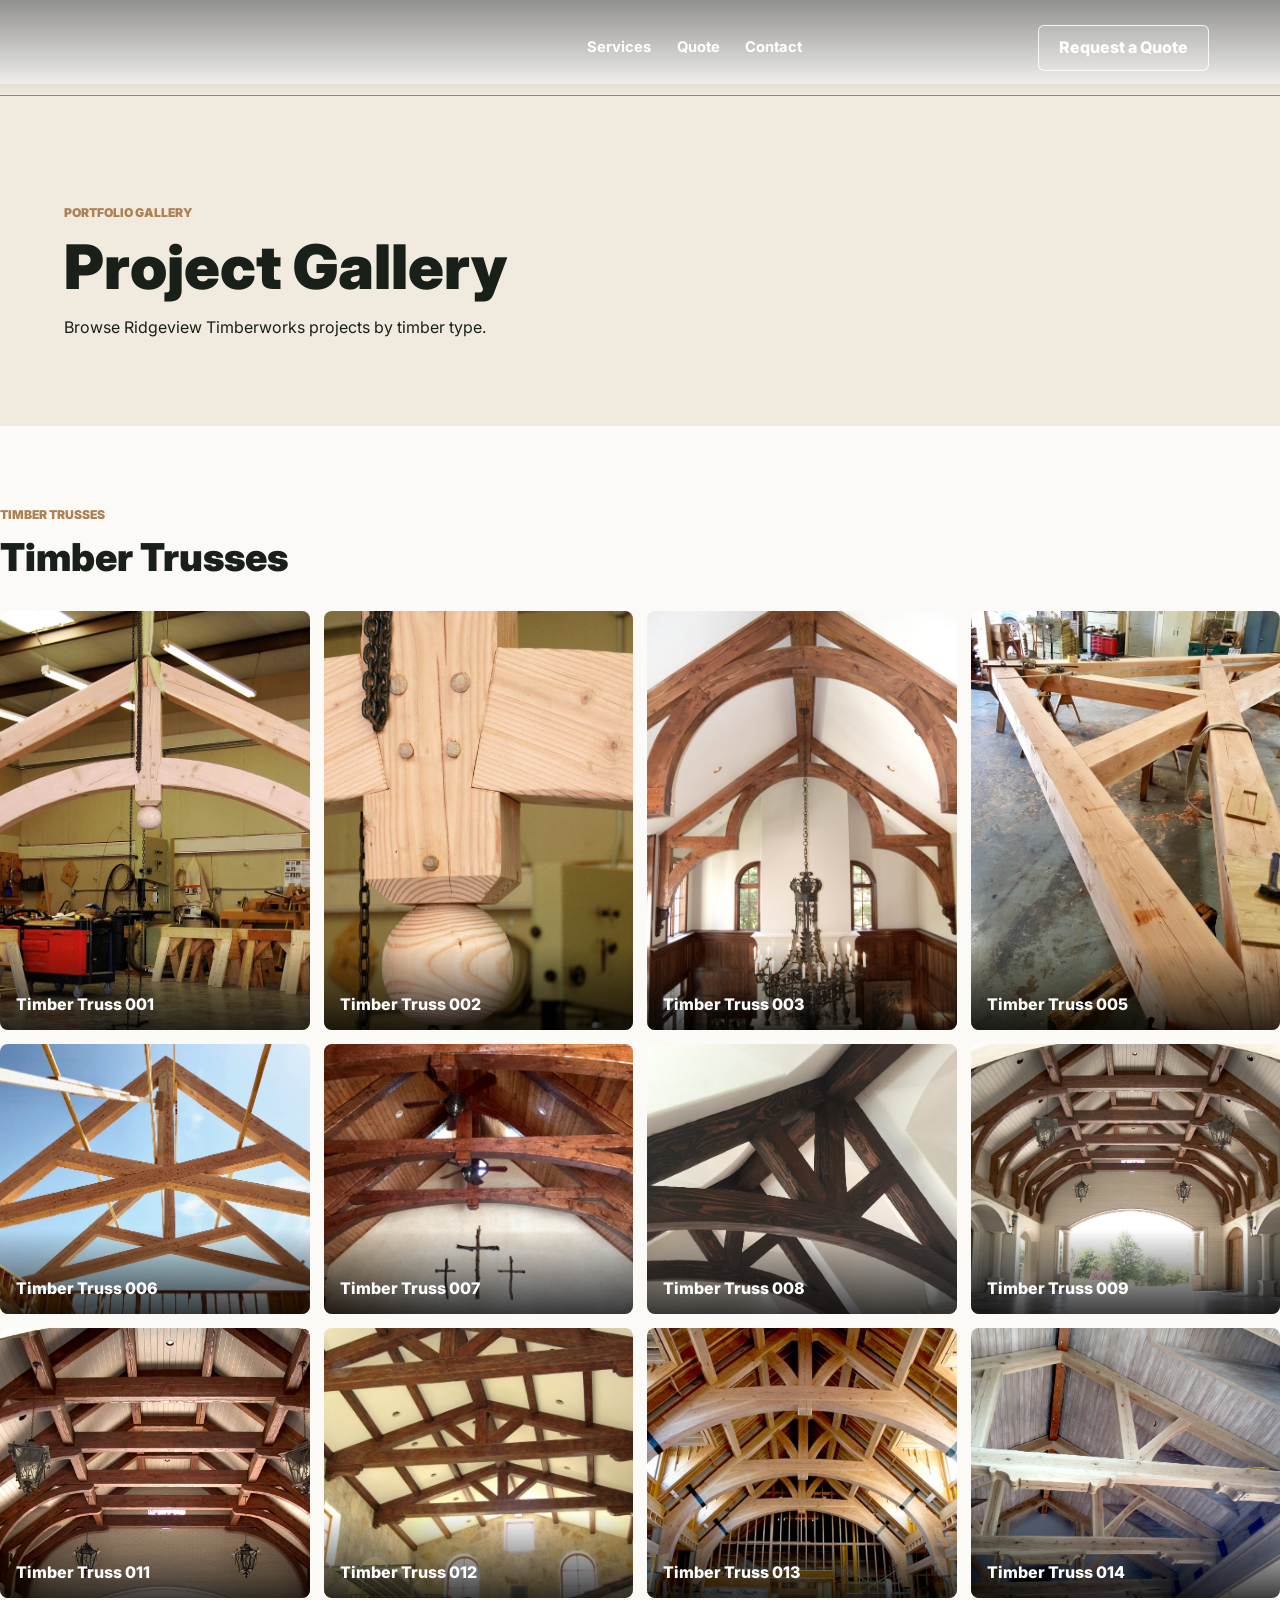
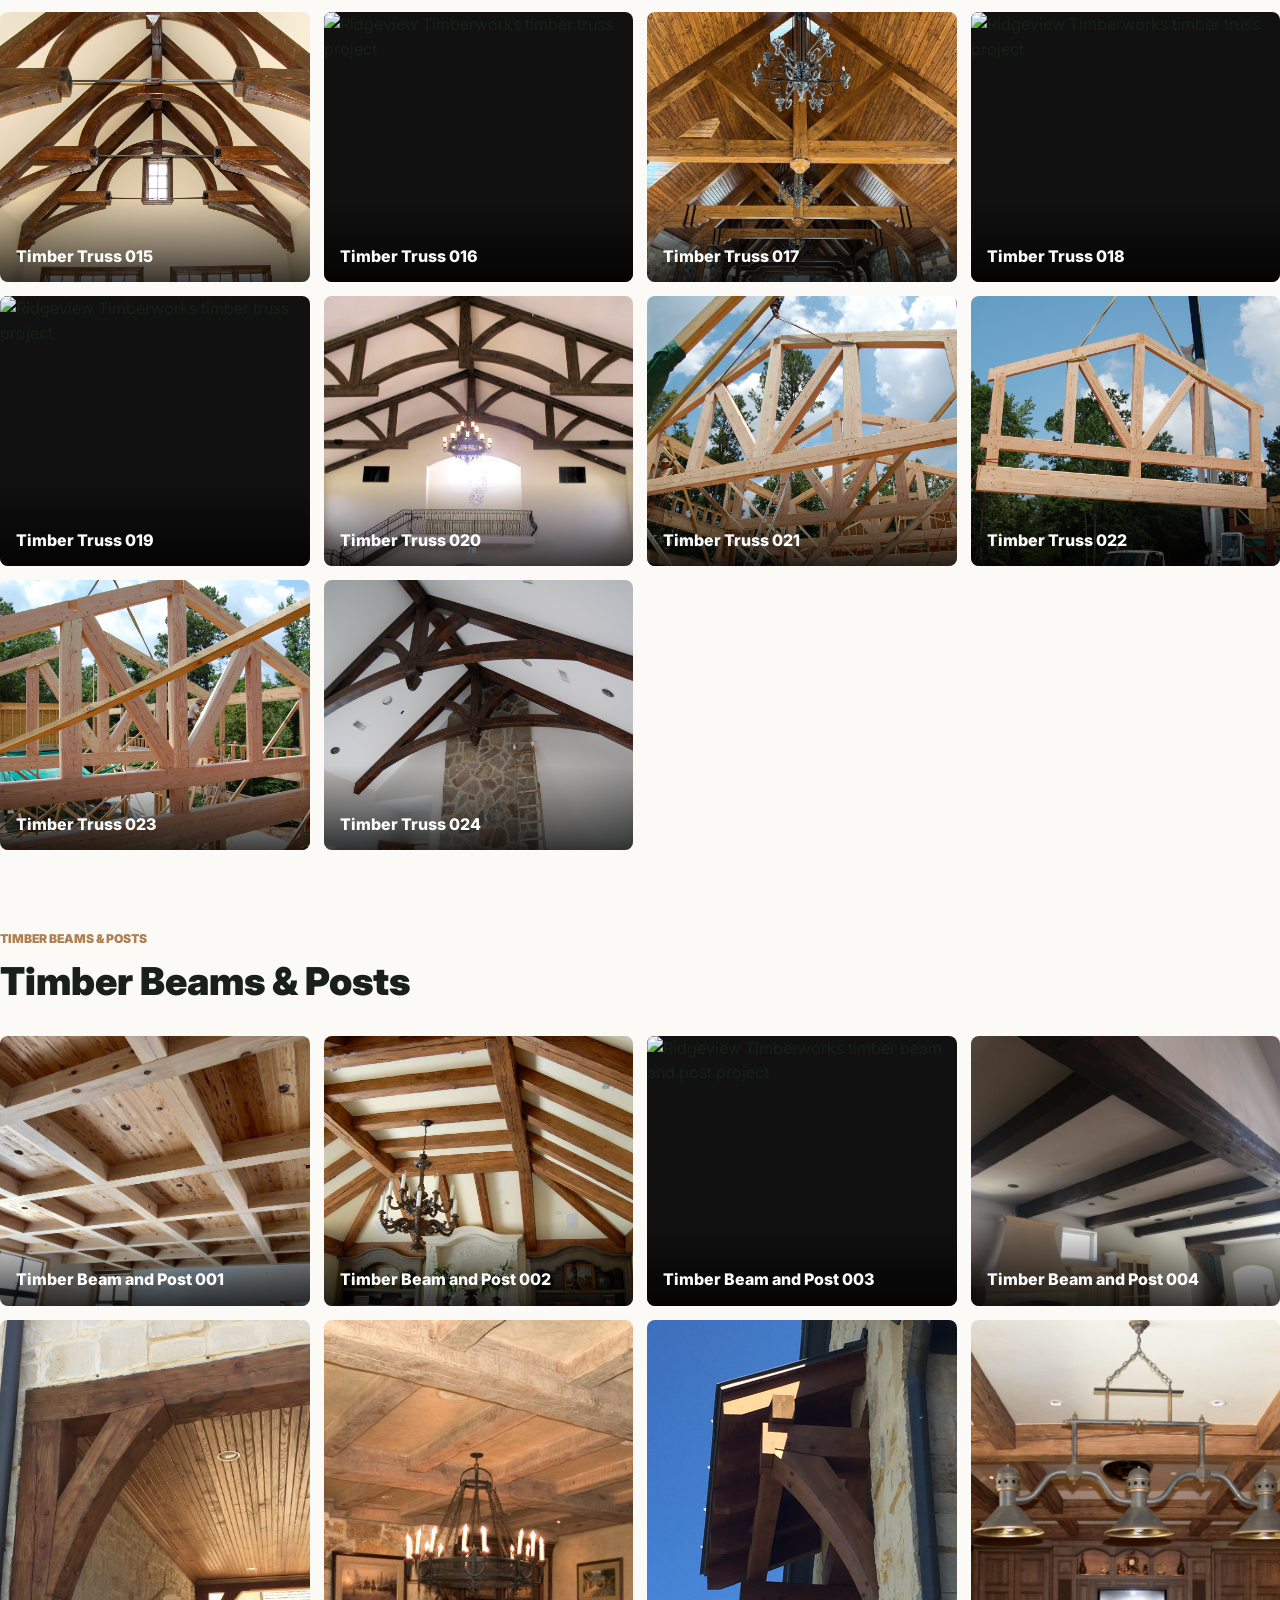
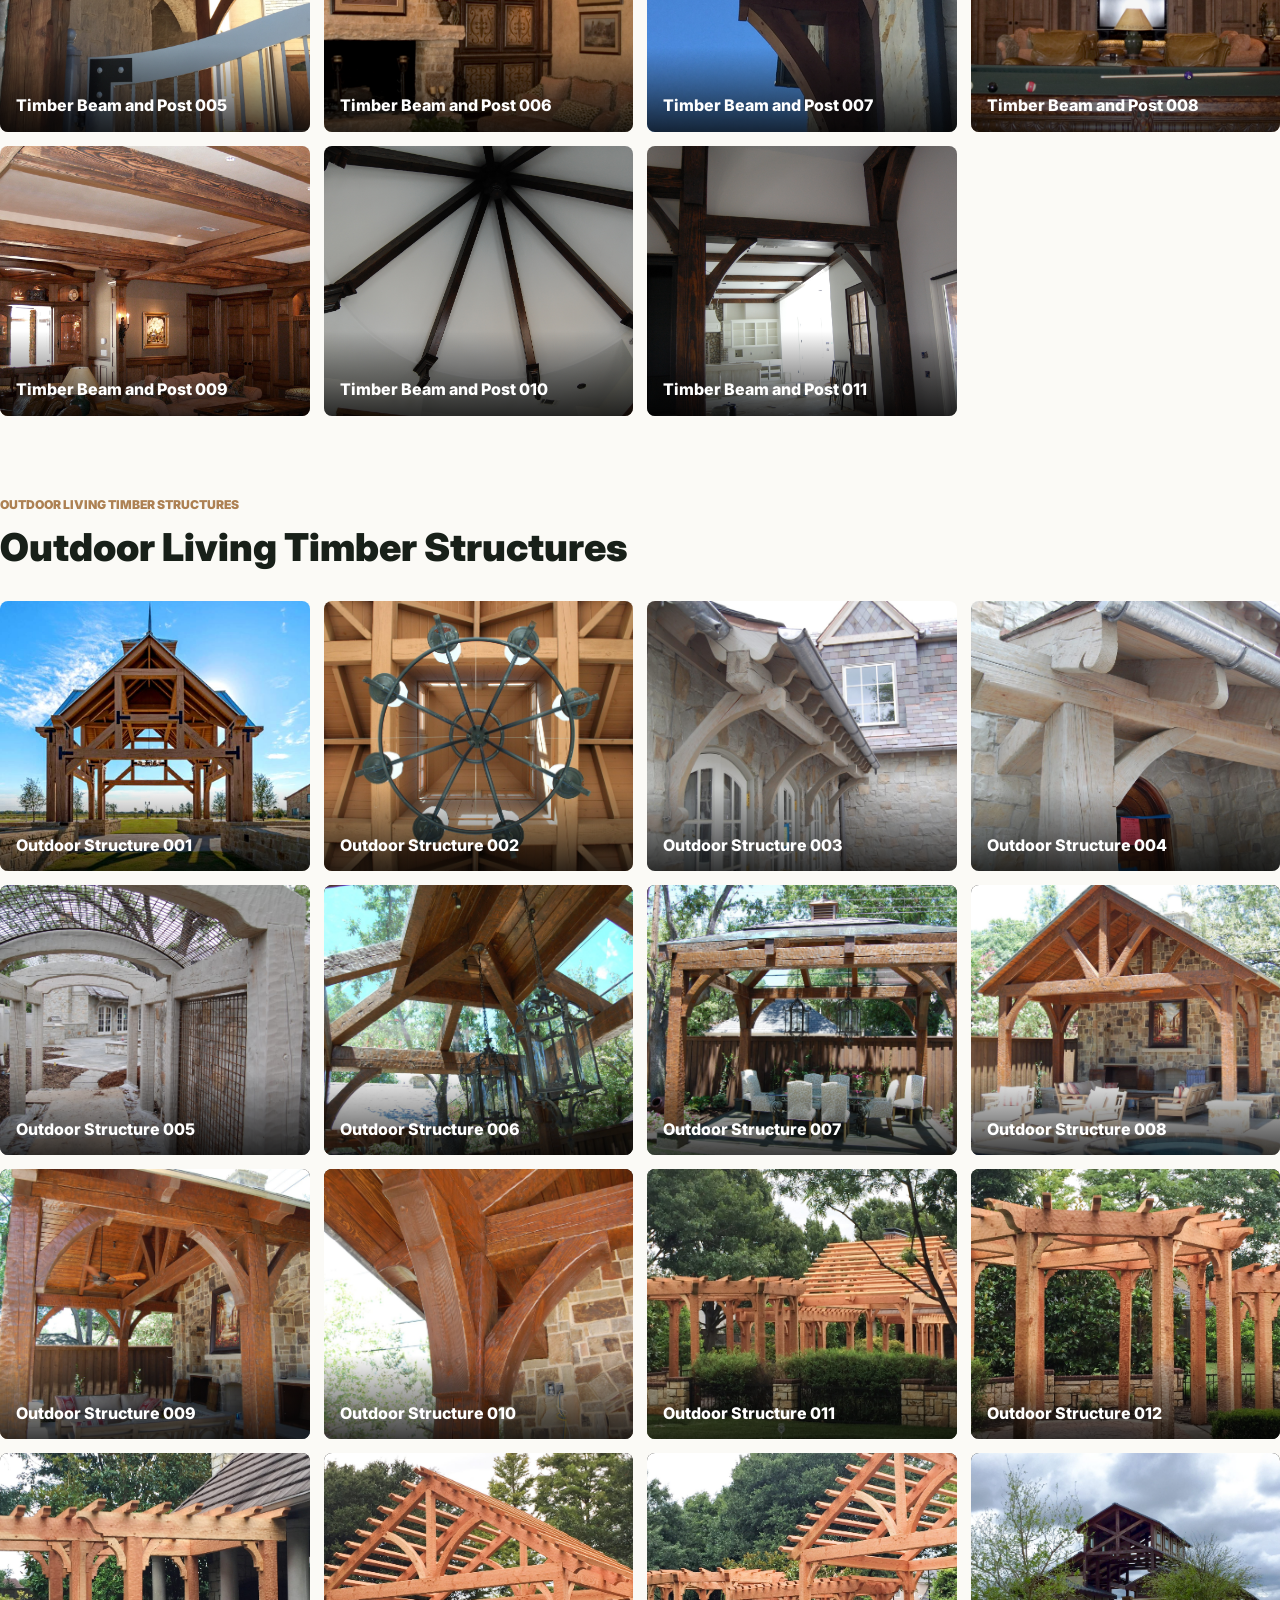
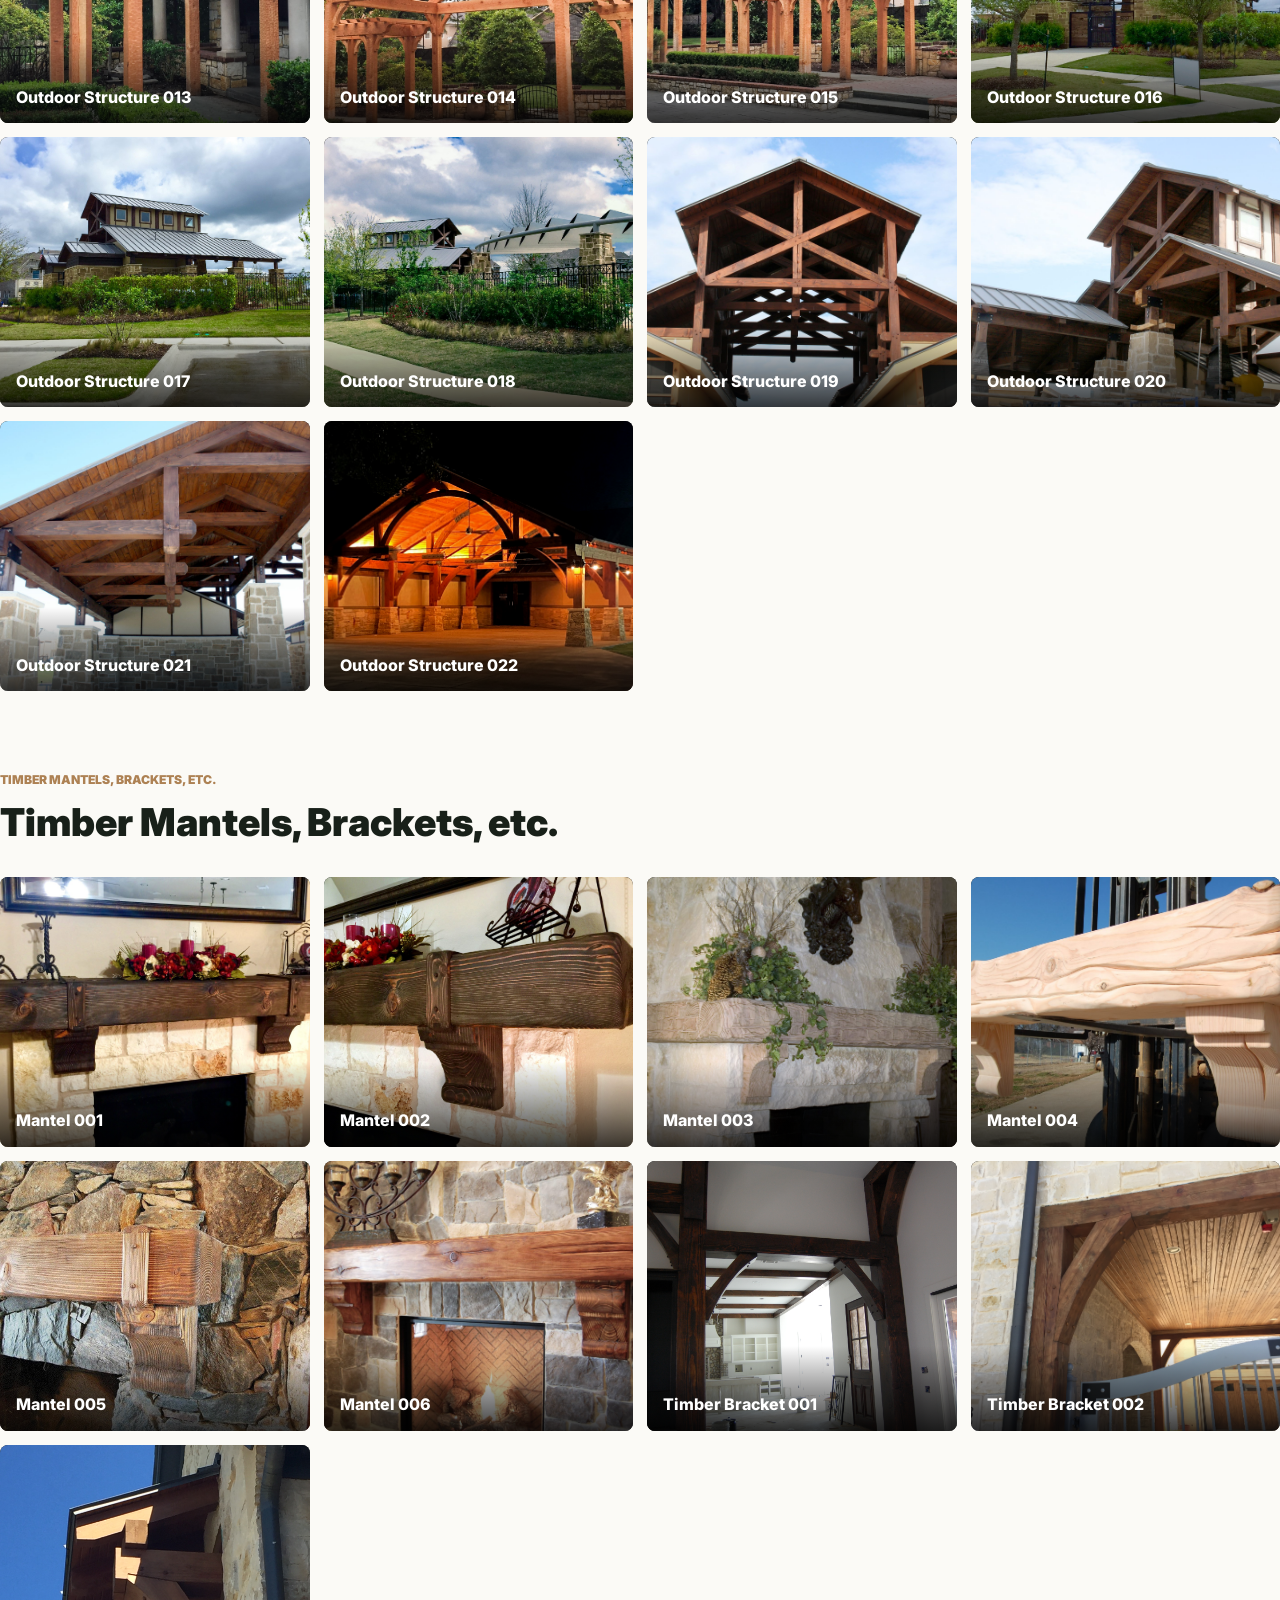
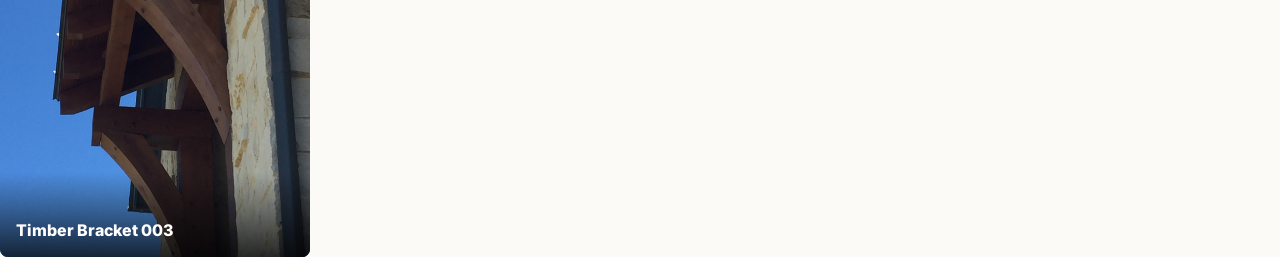
==== gallery.html @ bca6195b "Prototype gallery-teaser-page gallery layout" ====
<!DOCTYPE html>
<html lang="en">
  <head>
    <meta charset="UTF-8" />
    <meta name="viewport" content="width=device-width, initial-scale=1.0" />
    <title>Project Gallery | Ridgeview Timberworks</title>
    <link rel="preconnect" href="https://fonts.googleapis.com" />
    <link rel="preconnect" href="https://fonts.gstatic.com" crossorigin />
    <link href="https://fonts.googleapis.com/css2?family=Inter:wght@400;500;600;700;800;900&display=swap" rel="stylesheet" />
    <link rel="stylesheet" href="styles.css" />
  </head>
  <body>
    <header class="site-header scrolled">
      <a class="brand" href="index.html#home" aria-label="Ridgeview Timberworks home">
        <img class="logo logo-color" src="assets/ridgeview-logo.png" alt="Ridgeview Timberworks" />
      </a>
      <nav class="main-nav" aria-label="Gallery navigation">
        <a href="index.html#services">Services</a>
        <a href="index.html#quote">Quote</a>
        <a href="index.html#contact">Contact</a>
      </nav>
      <a class="quote-link" href="index.html#quote">Request a Quote</a>
    </header>
    <main class="gallery-page">
      <section class="gallery-page-hero">
        <p class="eyebrow">Portfolio Gallery</p>
        <h1>Project Gallery</h1>
        <p>Browse Ridgeview Timberworks projects by timber type.</p>
      </section>
      <section id="trusses" class="gallery-page-section">
        <div class="section-heading">
          <p class="eyebrow">Timber Trusses</p>
          <h2>Timber Trusses</h2>
        </div>
        <div class="gallery-grid">
          <figure class="gallery-item" data-category="trusses">
            <img src="assets/gallery/Trusses/truss-001.jpg" alt="Ridgeview Timberworks timber truss project" loading="lazy" />
            <figcaption>Timber Truss 001</figcaption>
          </figure>          <figure class="gallery-item" data-category="trusses">
            <img src="assets/gallery/Trusses/truss-002.jpg" alt="Ridgeview Timberworks timber truss project" loading="lazy" />
            <figcaption>Timber Truss 002</figcaption>
          </figure>          <figure class="gallery-item" data-category="trusses">
            <img src="assets/gallery/Trusses/truss-003.jpg" alt="Ridgeview Timberworks timber truss project" loading="lazy" />
            <figcaption>Timber Truss 003</figcaption>
          </figure>          <figure class="gallery-item" data-category="trusses">
            <img src="assets/gallery/Trusses/truss-005.jpg" alt="Ridgeview Timberworks timber truss project" loading="lazy" />
            <figcaption>Timber Truss 005</figcaption>
          </figure>          <figure class="gallery-item" data-category="trusses">
            <img src="assets/gallery/Trusses/truss-006.jpg" alt="Ridgeview Timberworks timber truss project" loading="lazy" />
            <figcaption>Timber Truss 006</figcaption>
          </figure>          <figure class="gallery-item" data-category="trusses">
            <img src="assets/gallery/Trusses/truss-007.jpg" alt="Ridgeview Timberworks timber truss project" loading="lazy" />
            <figcaption>Timber Truss 007</figcaption>
          </figure>          <figure class="gallery-item" data-category="trusses">
            <img src="assets/gallery/Trusses/truss-008.jpg" alt="Ridgeview Timberworks timber truss project" loading="lazy" />
            <figcaption>Timber Truss 008</figcaption>
          </figure>          <figure class="gallery-item" data-category="trusses">
            <img src="assets/gallery/Trusses/truss-009.jpg" alt="Ridgeview Timberworks timber truss project" loading="lazy" />
            <figcaption>Timber Truss 009</figcaption>
          </figure>          <figure class="gallery-item" data-category="trusses">
            <img src="assets/gallery/Trusses/truss-011.jpg" alt="Ridgeview Timberworks timber truss project" loading="lazy" />
            <figcaption>Timber Truss 011</figcaption>
          </figure>          <figure class="gallery-item" data-category="trusses">
            <img src="assets/gallery/Trusses/truss-012.jpg" alt="Ridgeview Timberworks timber truss project" loading="lazy" />
            <figcaption>Timber Truss 012</figcaption>
          </figure>          <figure class="gallery-item" data-category="trusses">
            <img src="assets/gallery/Trusses/truss-013.jpg" alt="Ridgeview Timberworks timber truss project" loading="lazy" />
            <figcaption>Timber Truss 013</figcaption>
          </figure>          <figure class="gallery-item" data-category="trusses">
            <img src="assets/gallery/Trusses/truss-014.jpg" alt="Ridgeview Timberworks timber truss project" loading="lazy" />
            <figcaption>Timber Truss 014</figcaption>
          </figure>          <figure class="gallery-item" data-category="trusses">
            <img src="assets/gallery/Trusses/truss-015.jpg" alt="Ridgeview Timberworks timber truss project" loading="lazy" />
            <figcaption>Timber Truss 015</figcaption>
          </figure>          <figure class="gallery-item" data-category="trusses">
            <img src="assets/gallery/Trusses/truss-016.jpg" alt="Ridgeview Timberworks timber truss project" loading="lazy" />
            <figcaption>Timber Truss 016</figcaption>
          </figure>          <figure class="gallery-item" data-category="trusses">
            <img src="assets/gallery/Trusses/truss-017.jpg" alt="Ridgeview Timberworks timber truss project" loading="lazy" />
            <figcaption>Timber Truss 017</figcaption>
          </figure>          <figure class="gallery-item" data-category="trusses">
            <img src="assets/gallery/Trusses/truss-018.jpg" alt="Ridgeview Timberworks timber truss project" loading="lazy" />
            <figcaption>Timber Truss 018</figcaption>
          </figure>          <figure class="gallery-item" data-category="trusses">
            <img src="assets/gallery/Trusses/truss-019.jpg" alt="Ridgeview Timberworks timber truss project" loading="lazy" />
            <figcaption>Timber Truss 019</figcaption>
          </figure>          <figure class="gallery-item" data-category="trusses">
            <img src="assets/gallery/Trusses/truss-020.JPG" alt="Ridgeview Timberworks timber truss project" loading="lazy" />
            <figcaption>Timber Truss 020</figcaption>
          </figure>          <figure class="gallery-item" data-category="trusses">
            <img src="assets/gallery/Trusses/truss-021.jpg" alt="Ridgeview Timberworks timber truss project" loading="lazy" />
            <figcaption>Timber Truss 021</figcaption>
          </figure>          <figure class="gallery-item" data-category="trusses">
            <img src="assets/gallery/Trusses/truss-022.jpg" alt="Ridgeview Timberworks timber truss project" loading="lazy" />
            <figcaption>Timber Truss 022</figcaption>
          </figure>          <figure class="gallery-item" data-category="trusses">
            <img src="assets/gallery/Trusses/truss-023.jpg" alt="Ridgeview Timberworks timber truss project" loading="lazy" />
            <figcaption>Timber Truss 023</figcaption>
          </figure>          <figure class="gallery-item" data-category="trusses">
            <img src="assets/gallery/Trusses/truss-024.jpg" alt="Ridgeview Timberworks timber truss project" loading="lazy" />
            <figcaption>Timber Truss 024</figcaption>
          </figure>        </div>
      </section>
      <section id="beams" class="gallery-page-section">
        <div class="section-heading">
          <p class="eyebrow">Timber Beams & Posts</p>
          <h2>Timber Beams & Posts</h2>
        </div>
        <div class="gallery-grid">
          <figure class="gallery-item" data-category="beams">
            <img src="assets/gallery/Beams%20%26%20Posts/beam-post-001.jpg" alt="Ridgeview Timberworks timber beam and post project" loading="lazy" />
            <figcaption>Timber Beam and Post 001</figcaption>
          </figure>          <figure class="gallery-item" data-category="beams">
            <img src="assets/gallery/Beams%20%26%20Posts/beam-post-002.jpg" alt="Ridgeview Timberworks timber beam and post project" loading="lazy" />
            <figcaption>Timber Beam and Post 002</figcaption>
          </figure>          <figure class="gallery-item" data-category="beams">
            <img src="assets/gallery/Beams%20%26%20Posts/beam-post-003.jpg" alt="Ridgeview Timberworks timber beam and post project" loading="lazy" />
            <figcaption>Timber Beam and Post 003</figcaption>
          </figure>          <figure class="gallery-item" data-category="beams">
            <img src="assets/gallery/Beams%20%26%20Posts/beam-post-004.JPG" alt="Ridgeview Timberworks timber beam and post project" loading="lazy" />
            <figcaption>Timber Beam and Post 004</figcaption>
          </figure>          <figure class="gallery-item" data-category="beams">
            <img src="assets/gallery/Beams%20%26%20Posts/beam-post-005.JPG" alt="Ridgeview Timberworks timber beam and post project" loading="lazy" />
            <figcaption>Timber Beam and Post 005</figcaption>
          </figure>          <figure class="gallery-item" data-category="beams">
            <img src="assets/gallery/Beams%20%26%20Posts/beam-post-006.jpg" alt="Ridgeview Timberworks timber beam and post project" loading="lazy" />
            <figcaption>Timber Beam and Post 006</figcaption>
          </figure>          <figure class="gallery-item" data-category="beams">
            <img src="assets/gallery/Beams%20%26%20Posts/beam-post-007.JPG" alt="Ridgeview Timberworks timber beam and post project" loading="lazy" />
            <figcaption>Timber Beam and Post 007</figcaption>
          </figure>          <figure class="gallery-item" data-category="beams">
            <img src="assets/gallery/Beams%20%26%20Posts/beam-post-008.jpg" alt="Ridgeview Timberworks timber beam and post project" loading="lazy" />
            <figcaption>Timber Beam and Post 008</figcaption>
          </figure>          <figure class="gallery-item" data-category="beams">
            <img src="assets/gallery/Beams%20%26%20Posts/beam-post-009.jpg" alt="Ridgeview Timberworks timber beam and post project" loading="lazy" />
            <figcaption>Timber Beam and Post 009</figcaption>
          </figure>          <figure class="gallery-item" data-category="beams">
            <img src="assets/gallery/Beams%20%26%20Posts/beam-post-010.jpg" alt="Ridgeview Timberworks timber beam and post project" loading="lazy" />
            <figcaption>Timber Beam and Post 010</figcaption>
          </figure>          <figure class="gallery-item" data-category="beams">
            <img src="assets/gallery/Beams%20%26%20Posts/beam-post-011.jpg" alt="Ridgeview Timberworks timber beam and post project" loading="lazy" />
            <figcaption>Timber Beam and Post 011</figcaption>
          </figure>        </div>
      </section>
      <section id="outdoor" class="gallery-page-section">
        <div class="section-heading">
          <p class="eyebrow">Outdoor Living Timber Structures</p>
          <h2>Outdoor Living Timber Structures</h2>
        </div>
        <div class="gallery-grid">
          <figure class="gallery-item" data-category="outdoor">
            <img src="assets/gallery/Outdoor%20Structures/outdoor-001.jpg" alt="Ridgeview Timberworks outdoor timber structure" loading="lazy" />
            <figcaption>Outdoor Structure 001</figcaption>
          </figure>          <figure class="gallery-item" data-category="outdoor">
            <img src="assets/gallery/Outdoor%20Structures/outdoor-002.jpg" alt="Ridgeview Timberworks outdoor timber structure" loading="lazy" />
            <figcaption>Outdoor Structure 002</figcaption>
          </figure>          <figure class="gallery-item" data-category="outdoor">
            <img src="assets/gallery/Outdoor%20Structures/outdoor-003.jpg" alt="Ridgeview Timberworks outdoor timber structure" loading="lazy" />
            <figcaption>Outdoor Structure 003</figcaption>
          </figure>          <figure class="gallery-item" data-category="outdoor">
            <img src="assets/gallery/Outdoor%20Structures/outdoor-004.jpg" alt="Ridgeview Timberworks outdoor timber structure" loading="lazy" />
            <figcaption>Outdoor Structure 004</figcaption>
          </figure>          <figure class="gallery-item" data-category="outdoor">
            <img src="assets/gallery/Outdoor%20Structures/outdoor-005.jpg" alt="Ridgeview Timberworks outdoor timber structure" loading="lazy" />
            <figcaption>Outdoor Structure 005</figcaption>
          </figure>          <figure class="gallery-item" data-category="outdoor">
            <img src="assets/gallery/Outdoor%20Structures/outdoor-006.jpg" alt="Ridgeview Timberworks outdoor timber structure" loading="lazy" />
            <figcaption>Outdoor Structure 006</figcaption>
          </figure>          <figure class="gallery-item" data-category="outdoor">
            <img src="assets/gallery/Outdoor%20Structures/outdoor-007.jpg" alt="Ridgeview Timberworks outdoor timber structure" loading="lazy" />
            <figcaption>Outdoor Structure 007</figcaption>
          </figure>          <figure class="gallery-item" data-category="outdoor">
            <img src="assets/gallery/Outdoor%20Structures/outdoor-008.jpg" alt="Ridgeview Timberworks outdoor timber structure" loading="lazy" />
            <figcaption>Outdoor Structure 008</figcaption>
          </figure>          <figure class="gallery-item" data-category="outdoor">
            <img src="assets/gallery/Outdoor%20Structures/outdoor-009.jpg" alt="Ridgeview Timberworks outdoor timber structure" loading="lazy" />
            <figcaption>Outdoor Structure 009</figcaption>
          </figure>          <figure class="gallery-item" data-category="outdoor">
            <img src="assets/gallery/Outdoor%20Structures/outdoor-010.jpg" alt="Ridgeview Timberworks outdoor timber structure" loading="lazy" />
            <figcaption>Outdoor Structure 010</figcaption>
          </figure>          <figure class="gallery-item" data-category="outdoor">
            <img src="assets/gallery/Outdoor%20Structures/outdoor-011.jpg" alt="Ridgeview Timberworks outdoor timber structure" loading="lazy" />
            <figcaption>Outdoor Structure 011</figcaption>
          </figure>          <figure class="gallery-item" data-category="outdoor">
            <img src="assets/gallery/Outdoor%20Structures/outdoor-012.jpg" alt="Ridgeview Timberworks outdoor timber structure" loading="lazy" />
            <figcaption>Outdoor Structure 012</figcaption>
          </figure>          <figure class="gallery-item" data-category="outdoor">
            <img src="assets/gallery/Outdoor%20Structures/outdoor-013.jpg" alt="Ridgeview Timberworks outdoor timber structure" loading="lazy" />
            <figcaption>Outdoor Structure 013</figcaption>
          </figure>          <figure class="gallery-item" data-category="outdoor">
            <img src="assets/gallery/Outdoor%20Structures/outdoor-014.jpg" alt="Ridgeview Timberworks outdoor timber structure" loading="lazy" />
            <figcaption>Outdoor Structure 014</figcaption>
          </figure>          <figure class="gallery-item" data-category="outdoor">
            <img src="assets/gallery/Outdoor%20Structures/outdoor-015.jpg" alt="Ridgeview Timberworks outdoor timber structure" loading="lazy" />
            <figcaption>Outdoor Structure 015</figcaption>
          </figure>          <figure class="gallery-item" data-category="outdoor">
            <img src="assets/gallery/Outdoor%20Structures/outdoor-016.jpg" alt="Ridgeview Timberworks outdoor timber structure" loading="lazy" />
            <figcaption>Outdoor Structure 016</figcaption>
          </figure>          <figure class="gallery-item" data-category="outdoor">
            <img src="assets/gallery/Outdoor%20Structures/outdoor-017.jpg" alt="Ridgeview Timberworks outdoor timber structure" loading="lazy" />
            <figcaption>Outdoor Structure 017</figcaption>
          </figure>          <figure class="gallery-item" data-category="outdoor">
            <img src="assets/gallery/Outdoor%20Structures/outdoor-018.jpg" alt="Ridgeview Timberworks outdoor timber structure" loading="lazy" />
            <figcaption>Outdoor Structure 018</figcaption>
          </figure>          <figure class="gallery-item" data-category="outdoor">
            <img src="assets/gallery/Outdoor%20Structures/outdoor-019.jpg" alt="Ridgeview Timberworks outdoor timber structure" loading="lazy" />
            <figcaption>Outdoor Structure 019</figcaption>
          </figure>          <figure class="gallery-item" data-category="outdoor">
            <img src="assets/gallery/Outdoor%20Structures/outdoor-020.jpg" alt="Ridgeview Timberworks outdoor timber structure" loading="lazy" />
            <figcaption>Outdoor Structure 020</figcaption>
          </figure>          <figure class="gallery-item" data-category="outdoor">
            <img src="assets/gallery/Outdoor%20Structures/outdoor-021.jpg" alt="Ridgeview Timberworks outdoor timber structure" loading="lazy" />
            <figcaption>Outdoor Structure 021</figcaption>
          </figure>          <figure class="gallery-item" data-category="outdoor">
            <img src="assets/gallery/Outdoor%20Structures/outdoor-022.jpg" alt="Ridgeview Timberworks outdoor timber structure" loading="lazy" />
            <figcaption>Outdoor Structure 022</figcaption>
          </figure>        </div>
      </section>
      <section id="mantels" class="gallery-page-section">
        <div class="section-heading">
          <p class="eyebrow">Timber Mantels, Brackets, etc.</p>
          <h2>Timber Mantels, Brackets, etc.</h2>
        </div>
        <div class="gallery-grid">
          <figure class="gallery-item" data-category="mantels">
            <img src="assets/gallery/Mantels%20%26%20Brackets/mantels-001.jpg" alt="Ridgeview Timberworks mantel and bracket project" loading="lazy" />
            <figcaption>Mantel 001</figcaption>
          </figure>          <figure class="gallery-item" data-category="mantels">
            <img src="assets/gallery/Mantels%20%26%20Brackets/mantels-002.jpg" alt="Ridgeview Timberworks mantel and bracket project" loading="lazy" />
            <figcaption>Mantel 002</figcaption>
          </figure>          <figure class="gallery-item" data-category="mantels">
            <img src="assets/gallery/Mantels%20%26%20Brackets/mantels-003.jpg" alt="Ridgeview Timberworks mantel and bracket project" loading="lazy" />
            <figcaption>Mantel 003</figcaption>
          </figure>          <figure class="gallery-item" data-category="mantels">
            <img src="assets/gallery/Mantels%20%26%20Brackets/mantels-004.jpg" alt="Ridgeview Timberworks mantel and bracket project" loading="lazy" />
            <figcaption>Mantel 004</figcaption>
          </figure>          <figure class="gallery-item" data-category="mantels">
            <img src="assets/gallery/Mantels%20%26%20Brackets/mantels-005.jpg" alt="Ridgeview Timberworks mantel and bracket project" loading="lazy" />
            <figcaption>Mantel 005</figcaption>
          </figure>          <figure class="gallery-item" data-category="mantels">
            <img src="assets/gallery/Mantels%20%26%20Brackets/mantels-006.jpg" alt="Ridgeview Timberworks mantel and bracket project" loading="lazy" />
            <figcaption>Mantel 006</figcaption>
          </figure>          <figure class="gallery-item" data-category="mantels">
            <img src="assets/gallery/Mantels%20%26%20Brackets/brackets-001.jpg" alt="Ridgeview Timberworks mantel and bracket project" loading="lazy" />
            <figcaption>Timber Bracket 001</figcaption>
          </figure>          <figure class="gallery-item" data-category="mantels">
            <img src="assets/gallery/Mantels%20%26%20Brackets/brackets-002.JPG" alt="Ridgeview Timberworks mantel and bracket project" loading="lazy" />
            <figcaption>Timber Bracket 002</figcaption>
          </figure>          <figure class="gallery-item" data-category="mantels">
            <img src="assets/gallery/Mantels%20%26%20Brackets/brackets-003.JPG" alt="Ridgeview Timberworks mantel and bracket project" loading="lazy" />
            <figcaption>Timber Bracket 003</figcaption>
          </figure>        </div>
      </section>    </main>
    <script src="script.js"></script>
  </body>
</html>
---- styles.css ----
:root {
  --ink: #182019;
  --forest: #174d2b;
  --moss: #547247;
  --timber: #ad8153;
  --clay: #9a4d33;
  --paper: #fbfaf6;
  --warm: #f1eadf;
  --line: #d8c9b6;
  --white: #ffffff;
  --shadow: 0 18px 55px rgba(24, 32, 25, 0.16);
  --display-font: "Eras Demi ITC", "Eras ITC", "Eras Bold ITC", "Arial Rounded MT Bold", Inter, Arial, sans-serif;
}

* {
  box-sizing: border-box;
}

html {
  scroll-behavior: smooth;
}

body {
  margin: 0;
  background: var(--paper);
  color: var(--ink);
  font-family: Inter, Arial, sans-serif;
  line-height: 1.55;
}

img {
  display: block;
  max-width: 100%;
}

a {
  color: inherit;
}

.site-header {
  position: fixed;
  top: 0;
  left: 0;
  right: 0;
  z-index: 20;
  display: grid;
  grid-template-columns: auto 1fr auto auto;
  align-items: center;
  gap: 20px;
  min-height: 96px;
  padding: 18px clamp(18px, 4vw, 56px);
  color: var(--white);
  background: linear-gradient(180deg, rgba(0, 0, 0, 0.42), rgba(0, 0, 0, 0));
  border-bottom: 1px solid transparent;
  transition:
    min-height 180ms ease,
    padding 180ms ease,
    color 180ms ease,
    background 180ms ease,
    border-color 180ms ease;
}

.site-header.scrolled,
.site-header.nav-open {
  min-height: 82px;
  padding-top: 12px;
  padding-bottom: 12px;
  color: var(--ink);
  background: rgba(251, 250, 246, 0.94);
  border-bottom-color: rgba(216, 201, 182, 0.7);
  backdrop-filter: blur(14px);
}

.brand {
  position: relative;
  display: block;
  width: min(300px, 42vw);
  height: 58px;
}

.brand .logo {
  position: absolute;
  inset: 0;
  width: 100%;
  height: 100%;
  object-fit: contain;
  object-position: left center;
  transition: opacity 180ms ease;
}

.logo-color,
.site-header.scrolled .logo-white,
.site-header.nav-open .logo-white {
  opacity: 0;
}

.site-header.scrolled .logo-color,
.site-header.nav-open .logo-color {
  opacity: 1;
}

.site-footer img {
  width: min(260px, 42vw);
}

.main-nav {
  display: flex;
  justify-content: center;
  gap: clamp(14px, 2vw, 26px);
  font-size: 0.92rem;
  font-weight: 700;
  font-family: var(--display-font);
}

.main-nav a,
.site-footer a {
  text-decoration: none;
}

.main-nav a:hover,
.text-link:hover,
.contact-grid a:hover,
.site-footer a:hover {
  color: var(--clay);
}

.phone-link {
  font-weight: 800;
  font-family: var(--display-font);
  text-decoration: none;
  white-space: nowrap;
}

.quote-link,
.button {
  display: inline-flex;
  align-items: center;
  justify-content: center;
  min-height: 46px;
  padding: 0 20px;
  border: 1px solid transparent;
  border-radius: 6px;
  font-weight: 800;
  font-family: var(--display-font);
  text-decoration: none;
  cursor: pointer;
}

.quote-link,
.button.primary {
  background: var(--forest);
  color: var(--white);
}

.site-header:not(.scrolled):not(.nav-open) .quote-link {
  border-color: rgba(255, 255, 255, 0.82);
  background: rgba(255, 255, 255, 0.12);
}

.button.secondary {
  border-color: rgba(255, 255, 255, 0.72);
  color: var(--white);
}

.quote-link:hover,
.button.primary:hover {
  background: #0f3a1f;
}

.button:disabled {
  cursor: not-allowed;
  opacity: 0.66;
}

.button.secondary:hover {
  background: rgba(255, 255, 255, 0.14);
}

.menu-button {
  display: none;
  width: 44px;
  height: 44px;
  border: 1px solid var(--line);
  border-radius: 6px;
  background: var(--white);
}

.menu-button span {
  display: block;
  width: 20px;
  height: 2px;
  margin: 5px auto;
  background: var(--ink);
}

.site-header:not(.scrolled):not(.nav-open) .menu-button {
  border-color: rgba(255, 255, 255, 0.5);
  background: rgba(255, 255, 255, 0.14);
}

.site-header:not(.scrolled):not(.nav-open) .menu-button span {
  background: var(--white);
}

.hero {
  position: relative;
  min-height: 100vh;
  display: grid;
  align-items: end;
  overflow: hidden;
}

.hero-image,
.hero-overlay {
  position: absolute;
  inset: 0;
  width: 100%;
  height: 100%;
}

.hero-image {
  object-fit: cover;
}

.hero-overlay {
  background:
    linear-gradient(90deg, rgba(14, 18, 15, 0.78), rgba(14, 18, 15, 0.42) 48%, rgba(14, 18, 15, 0.18)),
    linear-gradient(0deg, rgba(14, 18, 15, 0.54), rgba(14, 18, 15, 0));
}

.hero-content {
  position: relative;
  max-width: 900px;
  padding: clamp(48px, 10vw, 110px) clamp(18px, 6vw, 76px);
  color: var(--white);
}

.eyebrow {
  margin: 0 0 12px;
  color: var(--timber);
  font-size: 0.76rem;
  font-weight: 900;
  letter-spacing: 0;
  text-transform: uppercase;
}

h1,
h2 {
  margin: 0;
  font-family: var(--display-font);
  line-height: 1.05;
  letter-spacing: 0;
}

h1 {
  max-width: 760px;
  font-size: clamp(2rem, 4.8vw, 4.45rem);
  font-weight: 900;
}

h2 {
  font-size: clamp(1.65rem, 3vw, 3rem);
  font-weight: 900;
}

h3 {
  margin: 0 0 10px;
  font-family: var(--display-font);
  font-size: 1.18rem;
  line-height: 1.2;
}

.hero-content p:not(.eyebrow) {
  max-width: 620px;
  margin: 18px 0 0;
  font-size: clamp(0.98rem, 1.5vw, 1.16rem);
}

.hero-actions {
  display: flex;
  flex-wrap: wrap;
  gap: 12px;
  margin-top: 30px;
}

section {
  scroll-margin-top: 96px;
}

.intro-section,
.services-section,
.gallery-section,
.process-section,
.faq-section,
.quote-section,
.contact-section {
  padding: clamp(58px, 9vw, 110px) clamp(18px, 5vw, 70px);
}

.intro-section {
  display: grid;
  grid-template-columns: minmax(0, 1.05fr) minmax(300px, 0.95fr);
  gap: clamp(28px, 6vw, 76px);
  align-items: start;
  background: var(--white);
}

.intro-section > p,
.quote-copy > p,
.craft-copy > p {
  margin: 0;
  font-size: 1.08rem;
}

.section-heading {
  max-width: 780px;
  margin-bottom: 34px;
}

.service-grid {
  display: grid;
  grid-template-columns: repeat(2, minmax(0, 1fr));
  gap: 18px;
}

.service-card {
  display: grid;
  grid-template-columns: minmax(190px, 42%) 1fr;
  overflow: hidden;
  background: var(--white);
  border: 1px solid var(--line);
  border-radius: 8px;
  box-shadow: 0 10px 30px rgba(24, 32, 25, 0.07);
}

.service-card img {
  width: 100%;
  height: 100%;
  min-height: 280px;
  object-fit: cover;
}

.service-image-link {
  position: relative;
  display: block;
  min-height: 280px;
  overflow: hidden;
  color: var(--white);
}

.service-image-link::after {
  position: absolute;
  inset: 0;
  content: "";
  background: linear-gradient(0deg, rgba(12, 18, 13, 0.62), rgba(12, 18, 13, 0.08) 58%);
  opacity: 0;
  transition: opacity 180ms ease;
}

.service-image-link span {
  position: absolute;
  right: 16px;
  bottom: 14px;
  z-index: 1;
  padding: 8px 11px;
  border: 1px solid rgba(255, 255, 255, 0.68);
  border-radius: 6px;
  background: rgba(12, 18, 13, 0.62);
  font-family: var(--display-font);
  font-size: 0.88rem;
  font-weight: 900;
  text-decoration: none;
}

.service-image-link:hover::after,
.service-image-link:focus-visible::after {
  opacity: 1;
}

.service-card div {
  padding: 28px;
}

.service-card p,
.process-grid p,
.faq-list p,
.contact-grid p,
.site-footer p {
  margin: 0;
  color: #435044;
}

.service-card ul {
  margin: 18px 0 0;
  padding-left: 18px;
  color: #435044;
}

.craft-section {
  display: grid;
  grid-template-columns: minmax(280px, 0.85fr) minmax(320px, 1.15fr);
  gap: clamp(28px, 5vw, 70px);
  align-items: center;
  padding: clamp(58px, 9vw, 110px) clamp(18px, 5vw, 70px);
  background: var(--warm);
}

.craft-section img {
  width: 100%;
  aspect-ratio: 16 / 10;
  object-fit: cover;
  border-radius: 8px;
  box-shadow: var(--shadow);
}

.craft-copy {
  display: grid;
  gap: 22px;
}

.text-link {
  width: fit-content;
  color: var(--forest);
  font-weight: 900;
  text-decoration-thickness: 2px;
  text-underline-offset: 5px;
}

.filter-row {
  display: flex;
  flex-wrap: wrap;
  gap: 10px;
  margin-bottom: 22px;
}

.filter {
  min-height: 42px;
  padding: 0 16px;
  border: 1px solid var(--line);
  border-radius: 6px;
  background: var(--white);
  color: var(--ink);
  font-weight: 800;
  cursor: pointer;
}

.filter.active,
.filter:hover {
  border-color: var(--forest);
  background: var(--forest);
  color: var(--white);
}

.gallery-grid {
  display: grid;
  grid-template-columns: repeat(4, minmax(0, 1fr));
  gap: 14px;
}

.gallery-item {
  position: relative;
  min-height: 270px;
  margin: 0;
  overflow: hidden;
  border-radius: 8px;
  background: #111;
}

.gallery-item.hidden {
  display: none;
}

.gallery-item img {
  width: 100%;
  height: 100%;
  min-height: 270px;
  object-fit: cover;
  transition: transform 220ms ease;
}

.gallery-item:hover img {
  transform: scale(1.04);
}

.gallery-item figcaption {
  position: absolute;
  left: 0;
  right: 0;
  bottom: 0;
  padding: 46px 16px 14px;
  background: linear-gradient(0deg, rgba(0, 0, 0, 0.76), rgba(0, 0, 0, 0));
  color: var(--white);
  font-weight: 800;
}

.process-section,
.contact-section {
  background: var(--ink);
  color: var(--white);
}

.process-section .eyebrow,
.contact-section .eyebrow {
  color: #d5a66f;
}

.process-grid {
  display: grid;
  grid-template-columns: repeat(4, minmax(0, 1fr));
  gap: 14px;
}

.process-grid article,
.contact-grid article {
  padding: 24px;
  border: 1px solid rgba(255, 255, 255, 0.16);
  border-radius: 8px;
  background: rgba(255, 255, 255, 0.055);
}

.process-grid span {
  display: block;
  margin-bottom: 24px;
  color: #d5a66f;
  font-weight: 900;
}

.process-grid p,
.contact-grid p {
  color: rgba(255, 255, 255, 0.74);
}

.faq-list {
  display: grid;
  gap: 12px;
  max-width: 980px;
}

details {
  border: 1px solid var(--line);
  border-radius: 8px;
  background: var(--white);
  box-shadow: 0 8px 24px rgba(24, 32, 25, 0.06);
}

summary {
  min-height: 60px;
  padding: 18px 22px;
  font-weight: 900;
  cursor: pointer;
}

details p {
  padding: 0 22px 22px;
}

.quote-section {
  display: grid;
  grid-template-columns: minmax(280px, 0.8fr) minmax(320px, 1.2fr);
  gap: clamp(28px, 5vw, 68px);
  background: var(--white);
}

.quote-copy {
  display: grid;
  align-content: start;
  gap: 22px;
}

.contact-card {
  display: grid;
  gap: 8px;
  padding: 22px;
  border-left: 5px solid var(--timber);
  background: var(--warm);
}

.contact-card a {
  color: var(--forest);
  font-weight: 900;
  text-decoration: none;
}

.quote-form {
  display: grid;
  grid-template-columns: repeat(2, minmax(0, 1fr));
  gap: 16px;
  padding: clamp(22px, 4vw, 36px);
  border: 1px solid var(--line);
  border-radius: 8px;
  background: var(--paper);
  box-shadow: var(--shadow);
}

.honeypot {
  position: absolute;
  left: -9999px;
  height: 1px;
  overflow: hidden;
}

label {
  display: grid;
  gap: 7px;
  font-size: 0.9rem;
  font-weight: 900;
}

input,
select,
textarea {
  width: 100%;
  min-height: 46px;
  border: 1px solid #cabba7;
  border-radius: 6px;
  padding: 10px 12px;
  background: var(--white);
  color: var(--ink);
  font: inherit;
}

textarea {
  resize: vertical;
}

.full {
  grid-column: 1 / -1;
}

.form-note {
  grid-column: 1 / -1;
  min-height: 24px;
  margin: 0;
  color: var(--forest);
  font-weight: 800;
}

.contact-grid {
  display: grid;
  grid-template-columns: repeat(3, minmax(0, 1fr));
  gap: 14px;
  margin-top: 28px;
}

.site-footer {
  display: grid;
  grid-template-columns: auto minmax(200px, 1fr) auto;
  gap: 24px;
  align-items: center;
  padding: 30px clamp(18px, 5vw, 70px);
  background: var(--paper);
  border-top: 1px solid var(--line);
}

.site-footer img {
  width: 210px;
}

.site-footer nav {
  display: flex;
  flex-wrap: wrap;
  gap: 18px;
  font-weight: 800;
}

@media (max-width: 1080px) {
  .site-header {
    grid-template-columns: auto 1fr auto;
  }

  .menu-button {
    display: block;
    justify-self: end;
  }

  .main-nav {
    display: none;
    grid-column: 1 / -1;
    justify-content: start;
    flex-wrap: wrap;
    padding: 8px 0 12px;
  }

  .main-nav.open {
    display: flex;
  }

  .phone-link {
    display: none;
  }

  .service-grid,
  .gallery-grid,
  .process-grid {
    grid-template-columns: repeat(2, minmax(0, 1fr));
  }
}

@media (max-width: 760px) {
  .site-header {
    gap: 12px;
  }

  .quote-link {
    display: none;
  }

  .hero {
    min-height: 680px;
  }

  .hero-content {
    padding-top: 110px;
  }

  .intro-section,
  .craft-section,
  .quote-section,
  .contact-grid,
  .site-footer {
    grid-template-columns: 1fr;
  }

  .service-grid,
  .gallery-grid,
  .process-grid,
  .quote-form {
    grid-template-columns: 1fr;
  }

  .service-card {
    display: flex;
    flex-direction: column;
    grid-template-columns: none;
    background: var(--white);
  }

  .service-image-link {
    min-height: 0;
    aspect-ratio: 16 / 10;
  }

  .service-card img {
    display: block;
    height: 100%;
    min-height: 0;
    object-fit: cover;
  }

  .service-card div {
    padding: 22px;
    background: var(--white);
  }

  .service-card h3 {
    margin-bottom: 8px;
    color: var(--ink);
    font-size: 1.24rem;
  }

  .service-card p,
  .service-card ul {
    color: #2f3931;
  }

  .gallery-item,
  .gallery-item img {
    min-height: 240px;
  }

  .site-footer img {
    width: 230px;
  }
}

/* Gallery prototype: lighter homepage with full gallery page */
.gallery-teaser-grid {
  display: grid;
  grid-template-columns: repeat(4, minmax(0, 1fr));
  gap: 14px;
}

.gallery-teaser-card {
  position: relative;
  display: grid;
  min-height: 340px;
  overflow: hidden;
  border-radius: 8px;
  color: var(--white);
  text-decoration: none;
  background: #111;
}

.gallery-teaser-card img {
  position: absolute;
  inset: 0;
  width: 100%;
  height: 100%;
  object-fit: cover;
  transition: transform 220ms ease;
}

.gallery-teaser-card::after {
  position: absolute;
  inset: 0;
  content: "";
  background: linear-gradient(0deg, rgba(0, 0, 0, 0.78), rgba(0, 0, 0, 0.08));
}

.gallery-teaser-card span,
.gallery-teaser-card small {
  position: relative;
  z-index: 1;
  align-self: end;
  padding: 0 18px;
}

.gallery-teaser-card span {
  margin-top: auto;
  font-family: var(--display-font);
  font-size: 1.25rem;
  font-weight: 900;
}

.gallery-teaser-card small {
  padding-bottom: 18px;
  color: rgba(255, 255, 255, 0.82);
  font-size: 0.92rem;
  line-height: 1.45;
}

.gallery-teaser-card:hover img {
  transform: scale(1.04);
}

.gallery-action-row {
  margin-top: 22px;
}

.gallery-page {
  padding-top: 84px;
}

.gallery-page-hero {
  padding: clamp(70px, 10vw, 120px) clamp(18px, 5vw, 70px) clamp(34px, 6vw, 70px);
  background: var(--warm);
}

.gallery-page-hero p {
  max-width: 680px;
}

.gallery-page-section {
  padding-top: clamp(46px, 7vw, 80px);
}

@media (max-width: 960px) {
  .gallery-teaser-grid {
    grid-template-columns: repeat(2, minmax(0, 1fr));
  }
}

@media (max-width: 640px) {
  .gallery-teaser-grid {
    grid-template-columns: 1fr;
  }
}
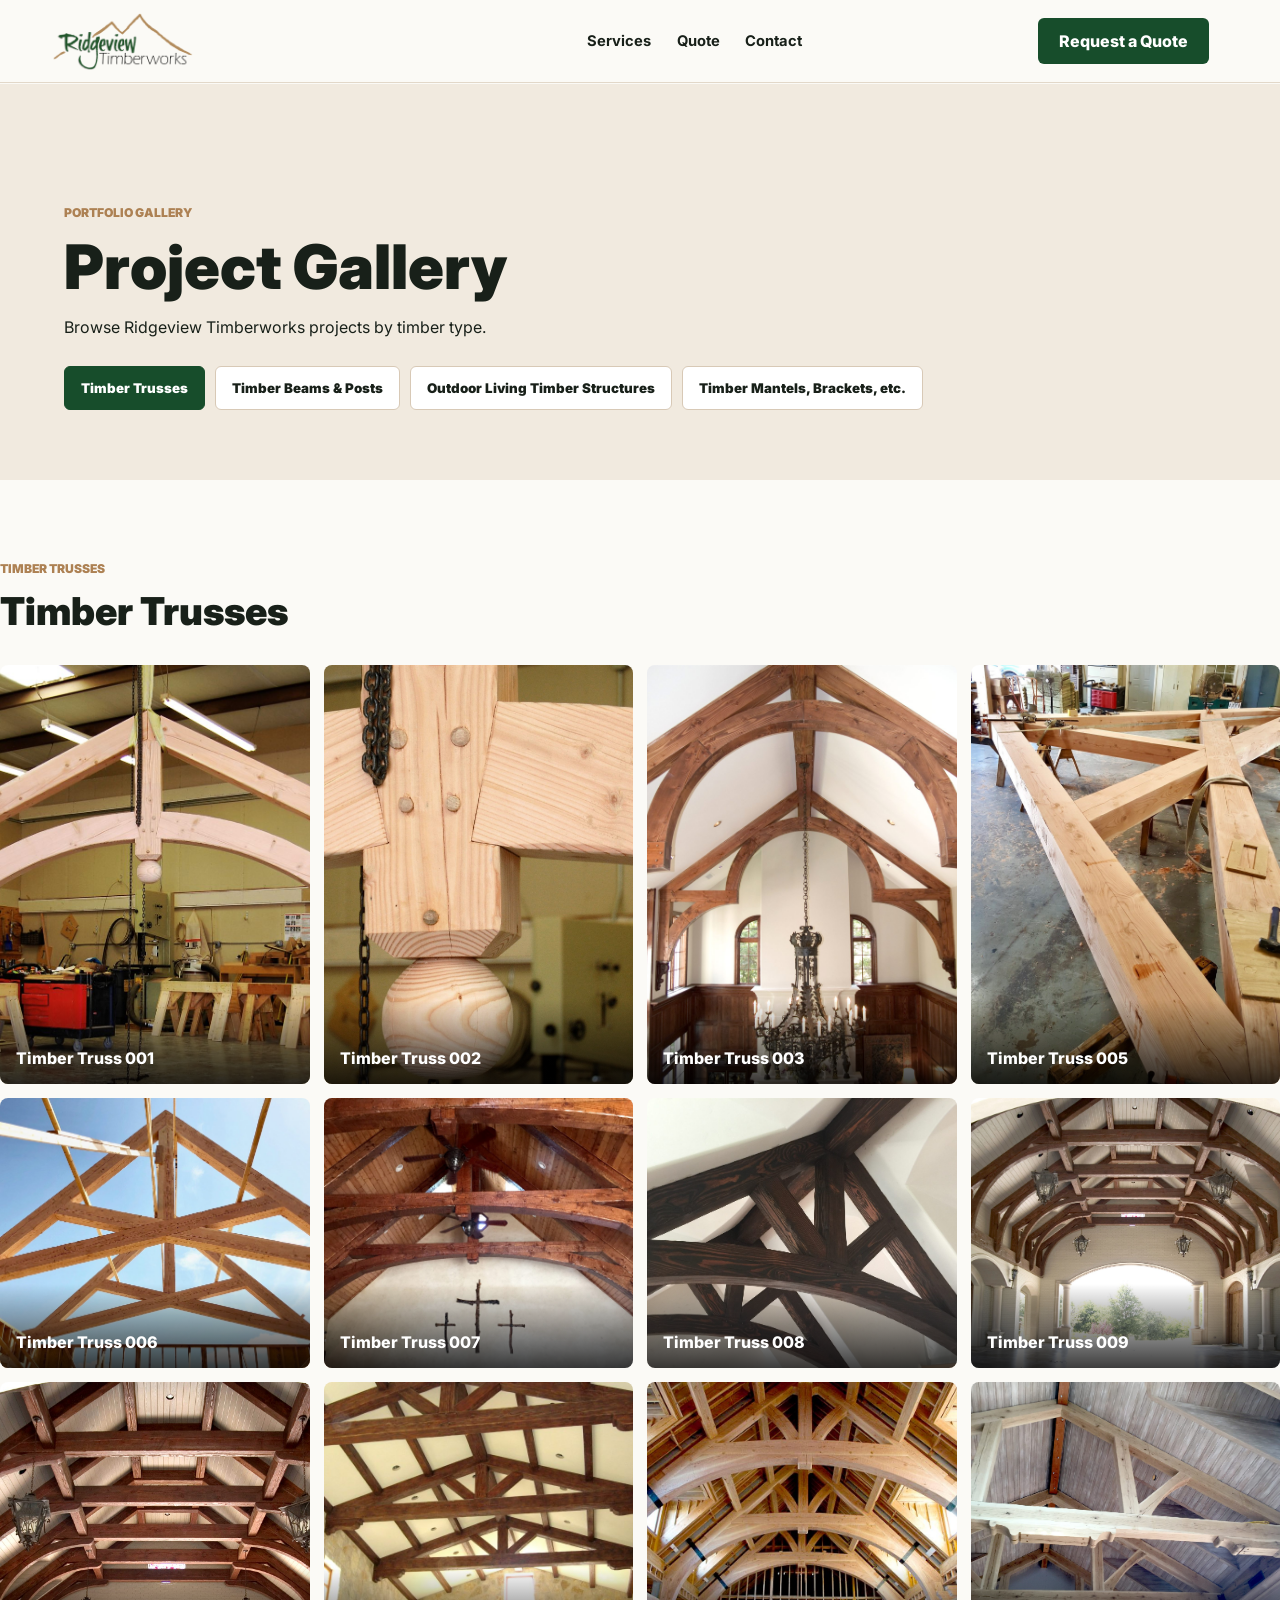
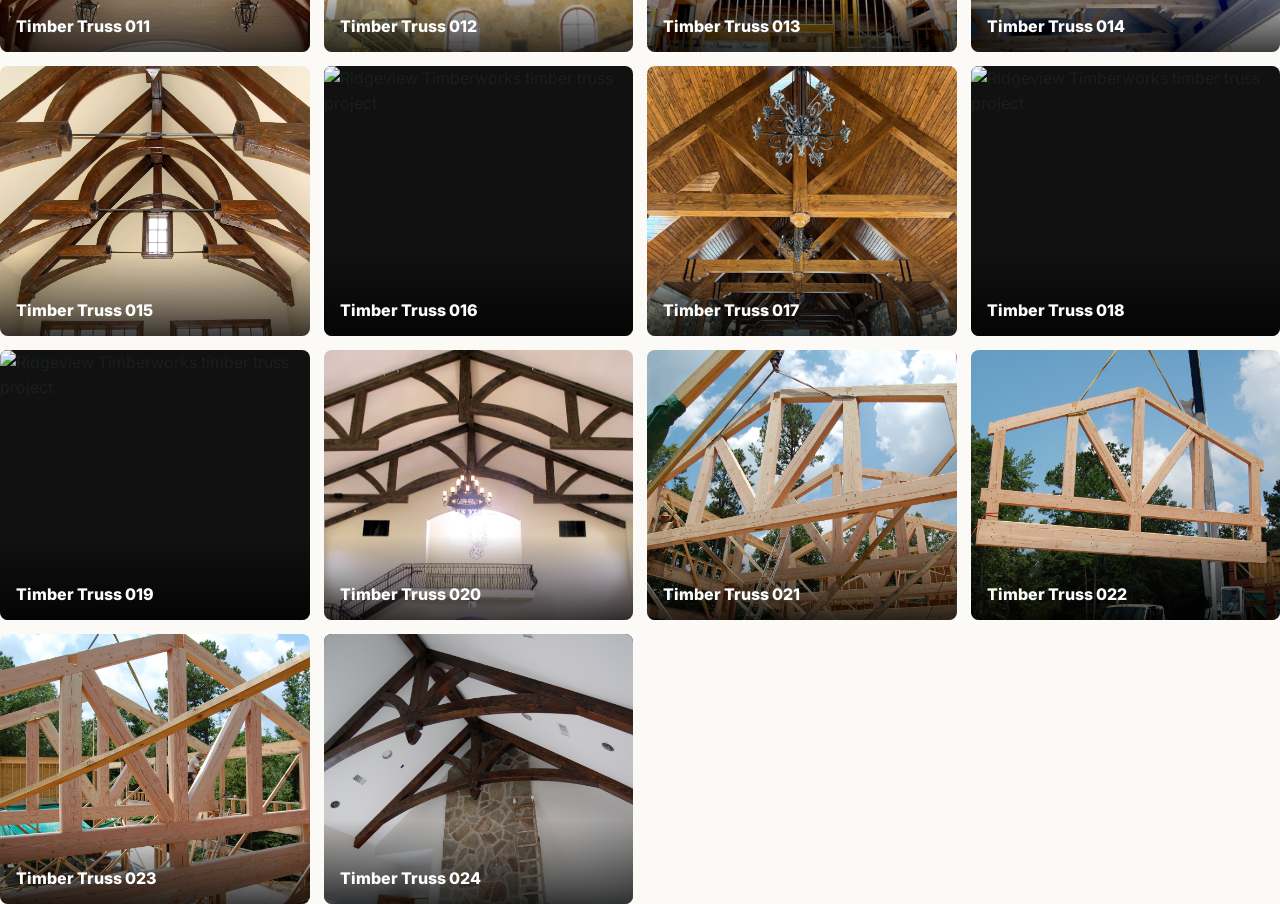
==== commit 74ef977c: "Make gallery page category based" ====
--- a/gallery.html
+++ b/gallery.html
@@ -10,7 +10,7 @@
     <link rel="stylesheet" href="styles.css" />
   </head>
   <body>
-    <header class="site-header scrolled">
+    <header class="site-header scrolled" data-fixed-header="true">
       <a class="brand" href="index.html#home" aria-label="Ridgeview Timberworks home">
         <img class="logo logo-color" src="assets/ridgeview-logo.png" alt="Ridgeview Timberworks" />
       </a>
@@ -26,8 +26,14 @@
         <p class="eyebrow">Portfolio Gallery</p>
         <h1>Project Gallery</h1>
         <p>Browse Ridgeview Timberworks projects by timber type.</p>
-      </section>
-      <section id="trusses" class="gallery-page-section">
+        <div class="gallery-type-nav" aria-label="Project gallery categories">
+          <button class="gallery-type-button active" type="button" data-gallery-page-filter="trusses">Timber Trusses</button>
+          <button class="gallery-type-button" type="button" data-gallery-page-filter="beams">Timber Beams &amp; Posts</button>
+          <button class="gallery-type-button" type="button" data-gallery-page-filter="outdoor">Outdoor Living Timber Structures</button>
+          <button class="gallery-type-button" type="button" data-gallery-page-filter="mantels">Timber Mantels, Brackets, etc.</button>
+        </div>
+      </section>
+      <section id="trusses" class="gallery-page-section" data-gallery-section="trusses">
         <div class="section-heading">
           <p class="eyebrow">Timber Trusses</p>
           <h2>Timber Trusses</h2>
@@ -101,7 +107,7 @@
             <figcaption>Timber Truss 024</figcaption>
           </figure>        </div>
       </section>
-      <section id="beams" class="gallery-page-section">
+      <section id="beams" class="gallery-page-section" data-gallery-section="beams">
         <div class="section-heading">
           <p class="eyebrow">Timber Beams & Posts</p>
           <h2>Timber Beams & Posts</h2>
@@ -142,7 +148,7 @@
             <figcaption>Timber Beam and Post 011</figcaption>
           </figure>        </div>
       </section>
-      <section id="outdoor" class="gallery-page-section">
+      <section id="outdoor" class="gallery-page-section" data-gallery-section="outdoor">
         <div class="section-heading">
           <p class="eyebrow">Outdoor Living Timber Structures</p>
           <h2>Outdoor Living Timber Structures</h2>
@@ -216,7 +222,7 @@
             <figcaption>Outdoor Structure 022</figcaption>
           </figure>        </div>
       </section>
-      <section id="mantels" class="gallery-page-section">
+      <section id="mantels" class="gallery-page-section" data-gallery-section="mantels">
         <div class="section-heading">
           <p class="eyebrow">Timber Mantels, Brackets, etc.</p>
           <h2>Timber Mantels, Brackets, etc.</h2>
@@ -253,4 +259,4 @@
       </section>    </main>
     <script src="script.js"></script>
   </body>
-</html>+</html>
--- a/styles.css
+++ b/styles.css
@@ -445,7 +445,9 @@
 }
 
 .filter.active,
-.filter:hover {
+.filter:hover,
+.gallery-type-button.active,
+.gallery-type-button:hover {
   border-color: var(--forest);
   background: var(--forest);
   color: var(--white);
@@ -850,8 +852,31 @@
   max-width: 680px;
 }
 
+.gallery-type-nav {
+  display: flex;
+  flex-wrap: wrap;
+  gap: 10px;
+  margin-top: 26px;
+}
+
+.gallery-type-button {
+  min-height: 44px;
+  padding: 0 16px;
+  border: 1px solid var(--line);
+  border-radius: 6px;
+  background: var(--white);
+  color: var(--ink);
+  font-family: var(--display-font);
+  font-weight: 900;
+  cursor: pointer;
+}
+
 .gallery-page-section {
   padding-top: clamp(46px, 7vw, 80px);
+}
+
+.gallery-page-section.hidden {
+  display: none;
 }
 
 @media (max-width: 960px) {
@@ -864,4 +889,4 @@
   .gallery-teaser-grid {
     grid-template-columns: 1fr;
   }
-}+}
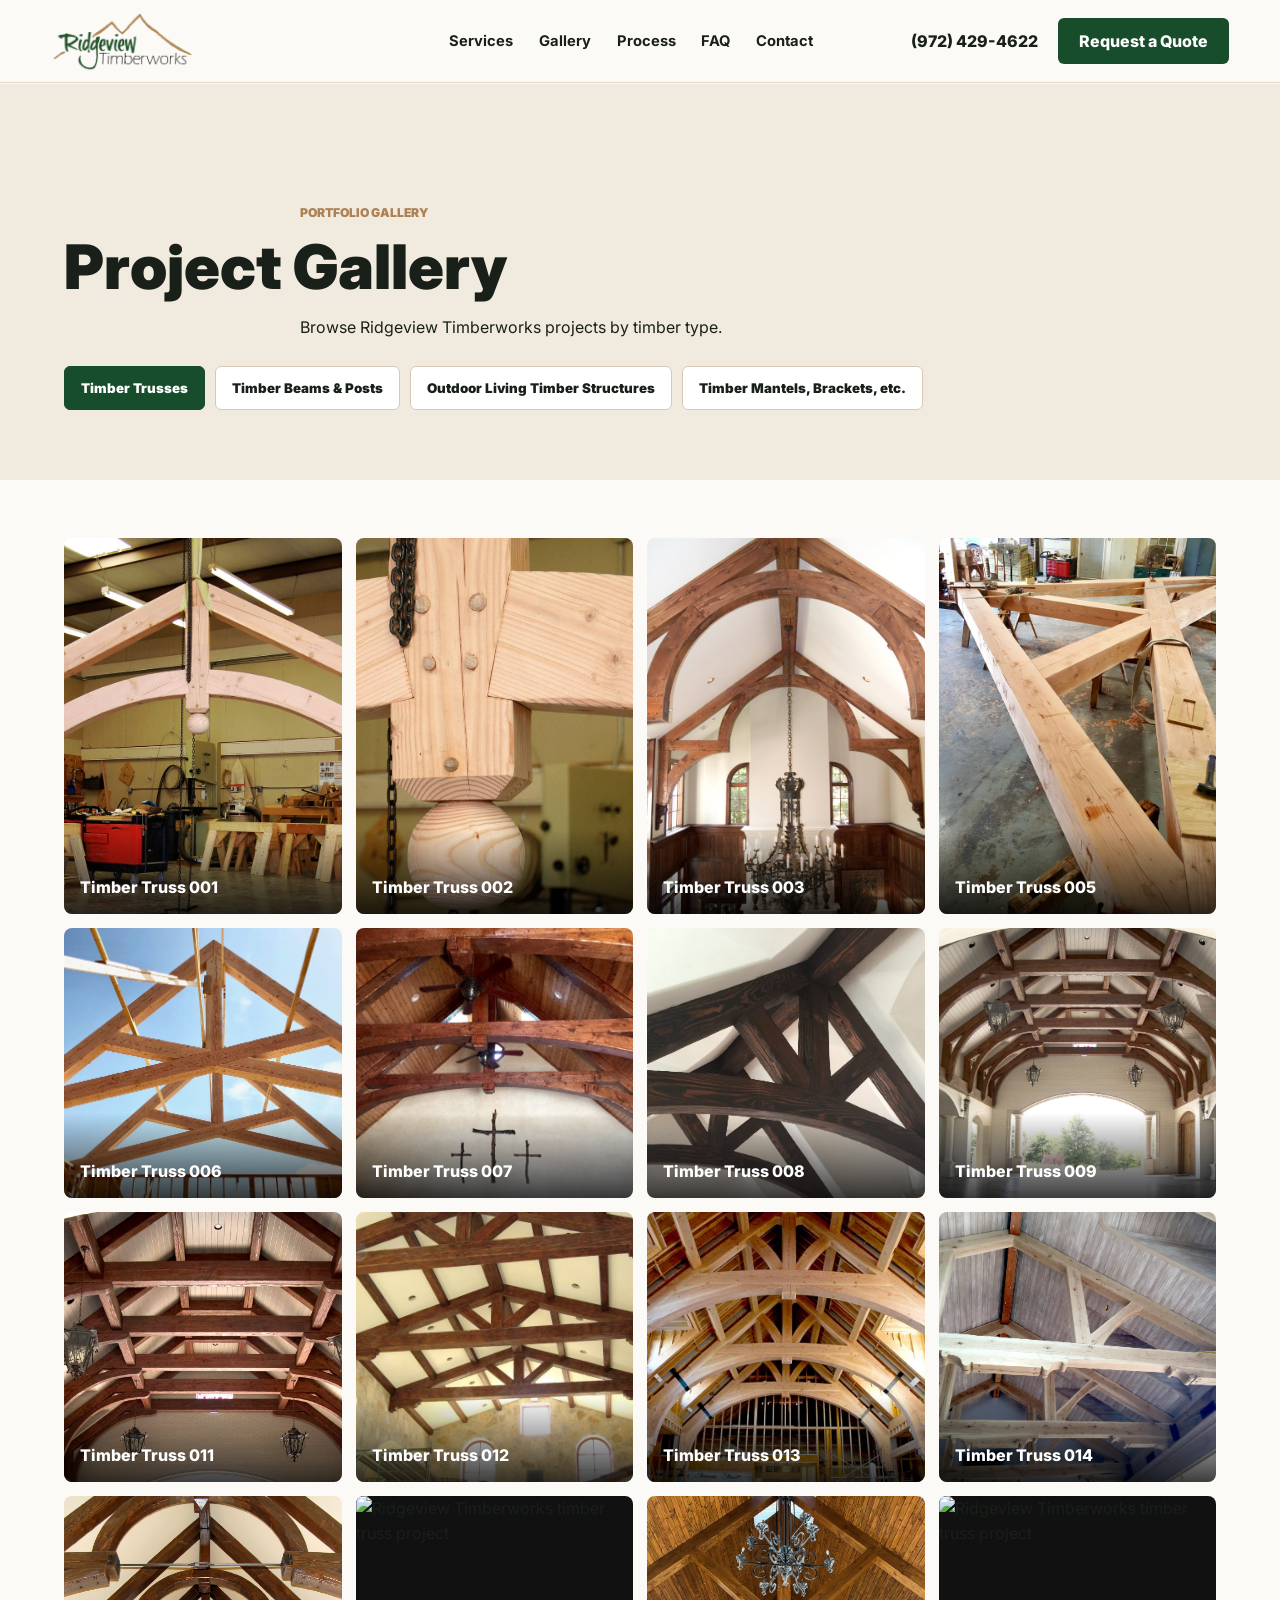
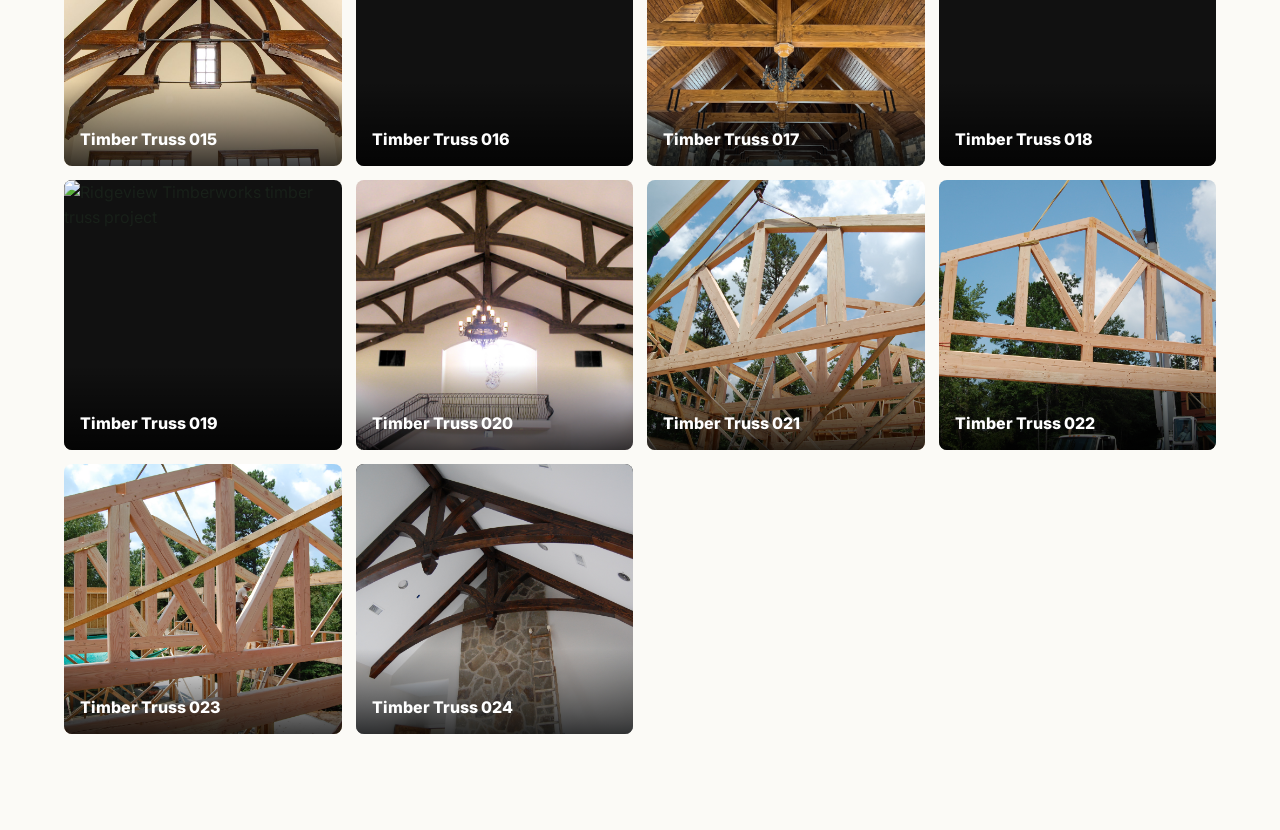
==== commit be52387b: "Refine gallery page navigation and layout" ====
--- a/gallery.html
+++ b/gallery.html
@@ -14,11 +14,19 @@
       <a class="brand" href="index.html#home" aria-label="Ridgeview Timberworks home">
         <img class="logo logo-color" src="assets/ridgeview-logo.png" alt="Ridgeview Timberworks" />
       </a>
-      <nav class="main-nav" aria-label="Gallery navigation">
+      <button class="menu-button" type="button" aria-label="Open navigation" aria-expanded="false">
+        <span></span>
+        <span></span>
+        <span></span>
+      </button>
+      <nav class="main-nav" aria-label="Primary navigation">
         <a href="index.html#services">Services</a>
-        <a href="index.html#quote">Quote</a>
+        <a href="gallery.html">Gallery</a>
+        <a href="index.html#process">Process</a>
+        <a href="index.html#faq">FAQ</a>
         <a href="index.html#contact">Contact</a>
       </nav>
+      <a class="phone-link" href="tel:+19724294622">(972) 429-4622</a>
       <a class="quote-link" href="index.html#quote">Request a Quote</a>
     </header>
     <main class="gallery-page">
@@ -34,10 +42,6 @@
         </div>
       </section>
       <section id="trusses" class="gallery-page-section" data-gallery-section="trusses">
-        <div class="section-heading">
-          <p class="eyebrow">Timber Trusses</p>
-          <h2>Timber Trusses</h2>
-        </div>
         <div class="gallery-grid">
           <figure class="gallery-item" data-category="trusses">
             <img src="assets/gallery/Trusses/truss-001.jpg" alt="Ridgeview Timberworks timber truss project" loading="lazy" />
@@ -108,10 +112,6 @@
           </figure>        </div>
       </section>
       <section id="beams" class="gallery-page-section" data-gallery-section="beams">
-        <div class="section-heading">
-          <p class="eyebrow">Timber Beams & Posts</p>
-          <h2>Timber Beams & Posts</h2>
-        </div>
         <div class="gallery-grid">
           <figure class="gallery-item" data-category="beams">
             <img src="assets/gallery/Beams%20%26%20Posts/beam-post-001.jpg" alt="Ridgeview Timberworks timber beam and post project" loading="lazy" />
@@ -149,10 +149,6 @@
           </figure>        </div>
       </section>
       <section id="outdoor" class="gallery-page-section" data-gallery-section="outdoor">
-        <div class="section-heading">
-          <p class="eyebrow">Outdoor Living Timber Structures</p>
-          <h2>Outdoor Living Timber Structures</h2>
-        </div>
         <div class="gallery-grid">
           <figure class="gallery-item" data-category="outdoor">
             <img src="assets/gallery/Outdoor%20Structures/outdoor-001.jpg" alt="Ridgeview Timberworks outdoor timber structure" loading="lazy" />
@@ -223,10 +219,6 @@
           </figure>        </div>
       </section>
       <section id="mantels" class="gallery-page-section" data-gallery-section="mantels">
-        <div class="section-heading">
-          <p class="eyebrow">Timber Mantels, Brackets, etc.</p>
-          <h2>Timber Mantels, Brackets, etc.</h2>
-        </div>
         <div class="gallery-grid">
           <figure class="gallery-item" data-category="mantels">
             <img src="assets/gallery/Mantels%20%26%20Brackets/mantels-001.jpg" alt="Ridgeview Timberworks mantel and bracket project" loading="lazy" />
--- a/styles.css
+++ b/styles.css
@@ -852,6 +852,13 @@
   max-width: 680px;
 }
 
+.gallery-page-hero > *,
+.gallery-page-section > * {
+  max-width: 1320px;
+  margin-left: auto;
+  margin-right: auto;
+}
+
 .gallery-type-nav {
   display: flex;
   flex-wrap: wrap;
@@ -872,7 +879,7 @@
 }
 
 .gallery-page-section {
-  padding-top: clamp(46px, 7vw, 80px);
+  padding: clamp(28px, 5vw, 58px) clamp(18px, 5vw, 70px) clamp(58px, 8vw, 96px);
 }
 
 .gallery-page-section.hidden {
@@ -889,4 +896,8 @@
   .gallery-teaser-grid {
     grid-template-columns: 1fr;
   }
-}
+
+  .gallery-type-button {
+    width: 100%;
+  }
+}
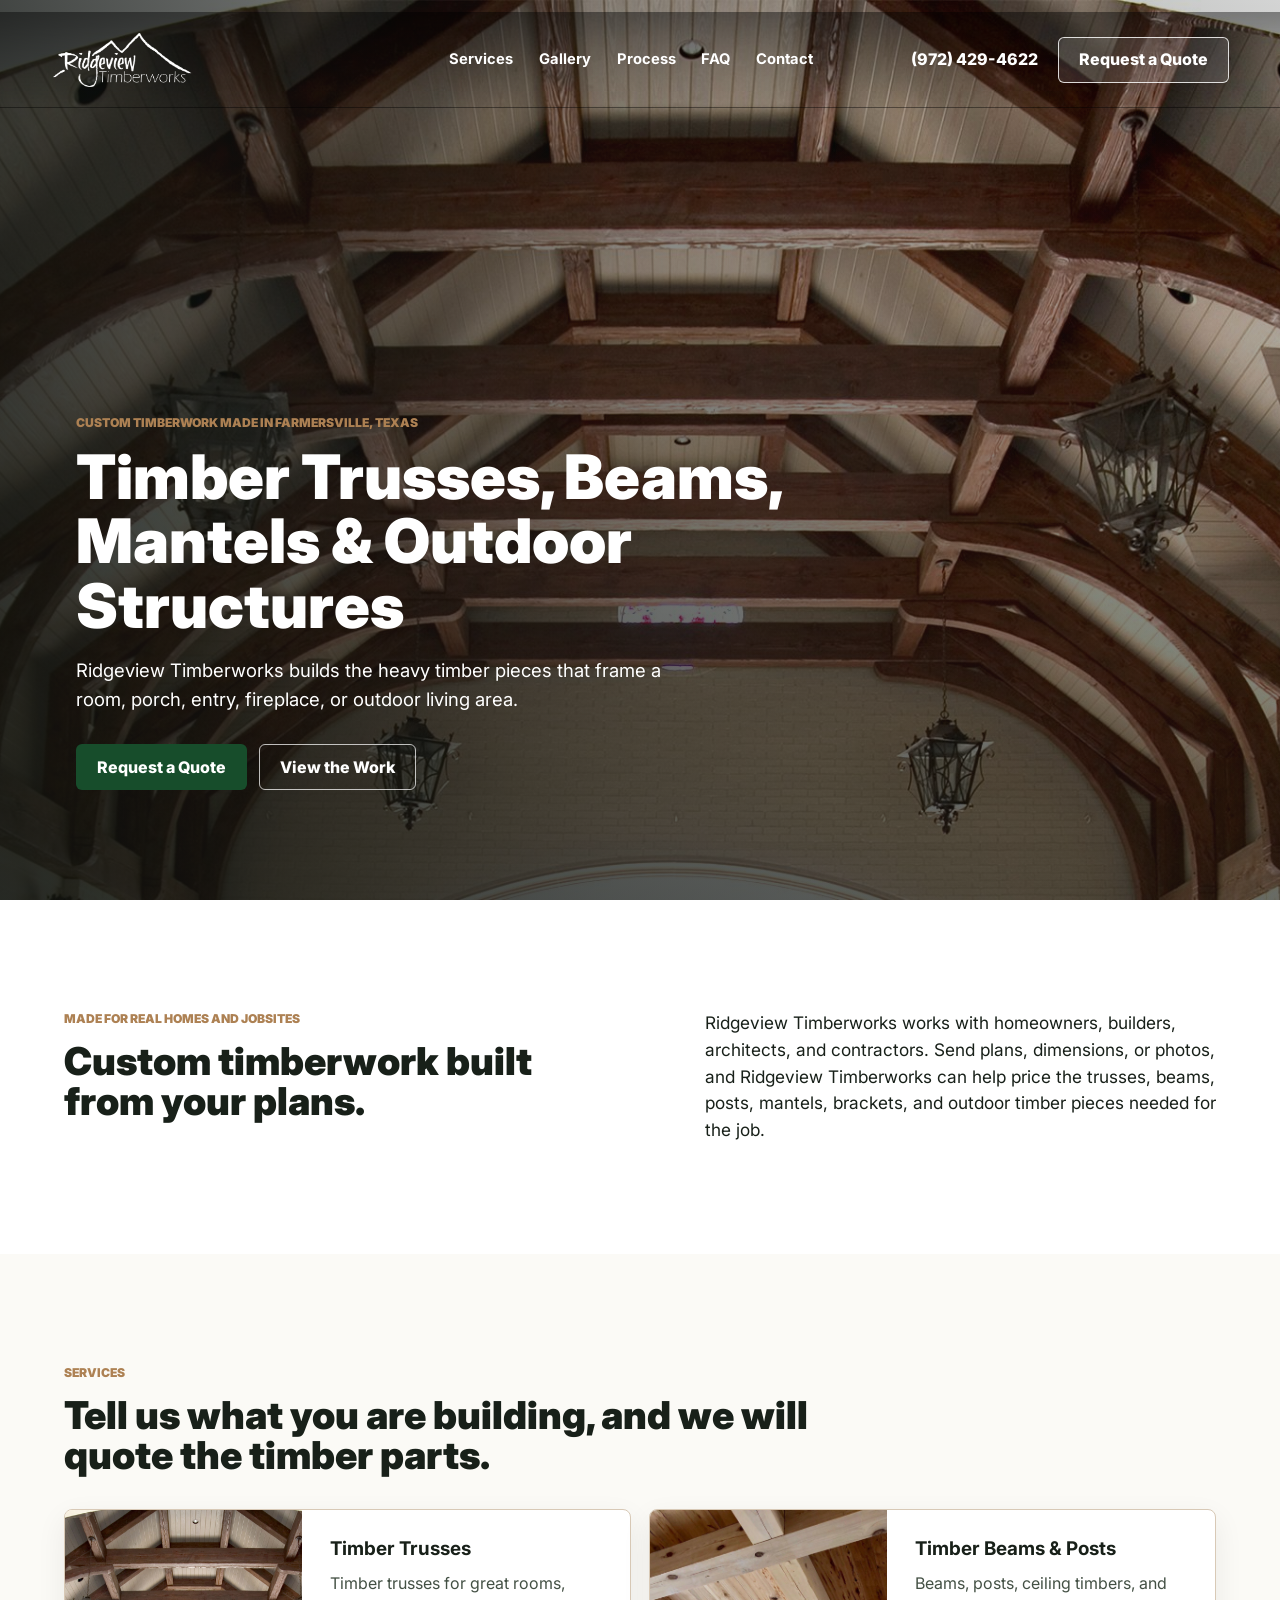
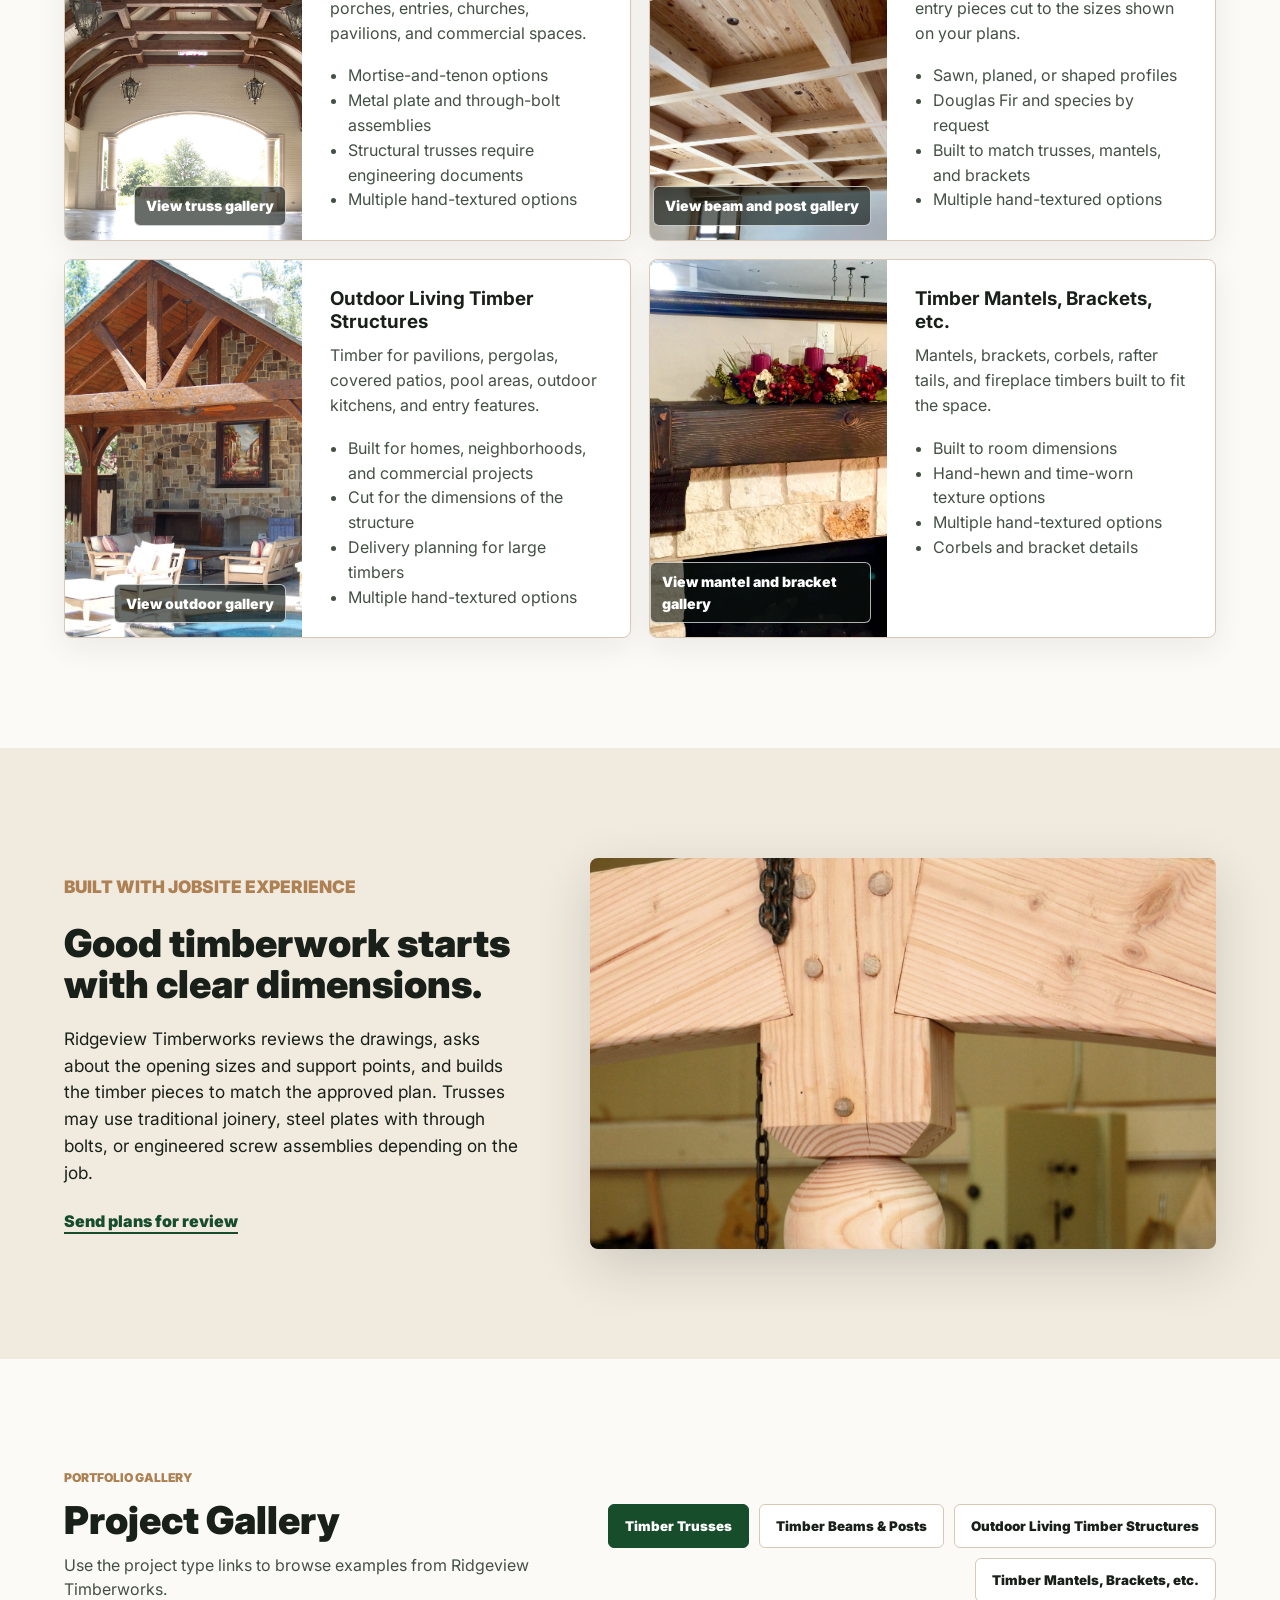
==== commit 445c9ba6: "Rebuild homepage gallery as project type carousel" ====
--- a/gallery.html
+++ b/gallery.html
@@ -1,254 +1,13 @@
-<!DOCTYPE html>
+<!doctype html>
 <html lang="en">
   <head>
-    <meta charset="UTF-8" />
-    <meta name="viewport" content="width=device-width, initial-scale=1.0" />
+    <meta charset="utf-8" />
+    <meta name="viewport" content="width=device-width, initial-scale=1" />
     <title>Project Gallery | Ridgeview Timberworks</title>
-    <link rel="preconnect" href="https://fonts.googleapis.com" />
-    <link rel="preconnect" href="https://fonts.gstatic.com" crossorigin />
-    <link href="https://fonts.googleapis.com/css2?family=Inter:wght@400;500;600;700;800;900&display=swap" rel="stylesheet" />
-    <link rel="stylesheet" href="styles.css" />
+    <meta http-equiv="refresh" content="0; url=/#gallery" />
+    <link rel="canonical" href="/#gallery" />
   </head>
   <body>
-    <header class="site-header scrolled" data-fixed-header="true">
-      <a class="brand" href="index.html#home" aria-label="Ridgeview Timberworks home">
-        <img class="logo logo-color" src="assets/ridgeview-logo.png" alt="Ridgeview Timberworks" />
-      </a>
-      <button class="menu-button" type="button" aria-label="Open navigation" aria-expanded="false">
-        <span></span>
-        <span></span>
-        <span></span>
-      </button>
-      <nav class="main-nav" aria-label="Primary navigation">
-        <a href="index.html#services">Services</a>
-        <a href="gallery.html">Gallery</a>
-        <a href="index.html#process">Process</a>
-        <a href="index.html#faq">FAQ</a>
-        <a href="index.html#contact">Contact</a>
-      </nav>
-      <a class="phone-link" href="tel:+19724294622">(972) 429-4622</a>
-      <a class="quote-link" href="index.html#quote">Request a Quote</a>
-    </header>
-    <main class="gallery-page">
-      <section class="gallery-page-hero">
-        <p class="eyebrow">Portfolio Gallery</p>
-        <h1>Project Gallery</h1>
-        <p>Browse Ridgeview Timberworks projects by timber type.</p>
-        <div class="gallery-type-nav" aria-label="Project gallery categories">
-          <button class="gallery-type-button active" type="button" data-gallery-page-filter="trusses">Timber Trusses</button>
-          <button class="gallery-type-button" type="button" data-gallery-page-filter="beams">Timber Beams &amp; Posts</button>
-          <button class="gallery-type-button" type="button" data-gallery-page-filter="outdoor">Outdoor Living Timber Structures</button>
-          <button class="gallery-type-button" type="button" data-gallery-page-filter="mantels">Timber Mantels, Brackets, etc.</button>
-        </div>
-      </section>
-      <section id="trusses" class="gallery-page-section" data-gallery-section="trusses">
-        <div class="gallery-grid">
-          <figure class="gallery-item" data-category="trusses">
-            <img src="assets/gallery/Trusses/truss-001.jpg" alt="Ridgeview Timberworks timber truss project" loading="lazy" />
-            <figcaption>Timber Truss 001</figcaption>
-          </figure>          <figure class="gallery-item" data-category="trusses">
-            <img src="assets/gallery/Trusses/truss-002.jpg" alt="Ridgeview Timberworks timber truss project" loading="lazy" />
-            <figcaption>Timber Truss 002</figcaption>
-          </figure>          <figure class="gallery-item" data-category="trusses">
-            <img src="assets/gallery/Trusses/truss-003.jpg" alt="Ridgeview Timberworks timber truss project" loading="lazy" />
-            <figcaption>Timber Truss 003</figcaption>
-          </figure>          <figure class="gallery-item" data-category="trusses">
-            <img src="assets/gallery/Trusses/truss-005.jpg" alt="Ridgeview Timberworks timber truss project" loading="lazy" />
-            <figcaption>Timber Truss 005</figcaption>
-          </figure>          <figure class="gallery-item" data-category="trusses">
-            <img src="assets/gallery/Trusses/truss-006.jpg" alt="Ridgeview Timberworks timber truss project" loading="lazy" />
-            <figcaption>Timber Truss 006</figcaption>
-          </figure>          <figure class="gallery-item" data-category="trusses">
-            <img src="assets/gallery/Trusses/truss-007.jpg" alt="Ridgeview Timberworks timber truss project" loading="lazy" />
-            <figcaption>Timber Truss 007</figcaption>
-          </figure>          <figure class="gallery-item" data-category="trusses">
-            <img src="assets/gallery/Trusses/truss-008.jpg" alt="Ridgeview Timberworks timber truss project" loading="lazy" />
-            <figcaption>Timber Truss 008</figcaption>
-          </figure>          <figure class="gallery-item" data-category="trusses">
-            <img src="assets/gallery/Trusses/truss-009.jpg" alt="Ridgeview Timberworks timber truss project" loading="lazy" />
-            <figcaption>Timber Truss 009</figcaption>
-          </figure>          <figure class="gallery-item" data-category="trusses">
-            <img src="assets/gallery/Trusses/truss-011.jpg" alt="Ridgeview Timberworks timber truss project" loading="lazy" />
-            <figcaption>Timber Truss 011</figcaption>
-          </figure>          <figure class="gallery-item" data-category="trusses">
-            <img src="assets/gallery/Trusses/truss-012.jpg" alt="Ridgeview Timberworks timber truss project" loading="lazy" />
-            <figcaption>Timber Truss 012</figcaption>
-          </figure>          <figure class="gallery-item" data-category="trusses">
-            <img src="assets/gallery/Trusses/truss-013.jpg" alt="Ridgeview Timberworks timber truss project" loading="lazy" />
-            <figcaption>Timber Truss 013</figcaption>
-          </figure>          <figure class="gallery-item" data-category="trusses">
-            <img src="assets/gallery/Trusses/truss-014.jpg" alt="Ridgeview Timberworks timber truss project" loading="lazy" />
-            <figcaption>Timber Truss 014</figcaption>
-          </figure>          <figure class="gallery-item" data-category="trusses">
-            <img src="assets/gallery/Trusses/truss-015.jpg" alt="Ridgeview Timberworks timber truss project" loading="lazy" />
-            <figcaption>Timber Truss 015</figcaption>
-          </figure>          <figure class="gallery-item" data-category="trusses">
-            <img src="assets/gallery/Trusses/truss-016.jpg" alt="Ridgeview Timberworks timber truss project" loading="lazy" />
-            <figcaption>Timber Truss 016</figcaption>
-          </figure>          <figure class="gallery-item" data-category="trusses">
-            <img src="assets/gallery/Trusses/truss-017.jpg" alt="Ridgeview Timberworks timber truss project" loading="lazy" />
-            <figcaption>Timber Truss 017</figcaption>
-          </figure>          <figure class="gallery-item" data-category="trusses">
-            <img src="assets/gallery/Trusses/truss-018.jpg" alt="Ridgeview Timberworks timber truss project" loading="lazy" />
-            <figcaption>Timber Truss 018</figcaption>
-          </figure>          <figure class="gallery-item" data-category="trusses">
-            <img src="assets/gallery/Trusses/truss-019.jpg" alt="Ridgeview Timberworks timber truss project" loading="lazy" />
-            <figcaption>Timber Truss 019</figcaption>
-          </figure>          <figure class="gallery-item" data-category="trusses">
-            <img src="assets/gallery/Trusses/truss-020.JPG" alt="Ridgeview Timberworks timber truss project" loading="lazy" />
-            <figcaption>Timber Truss 020</figcaption>
-          </figure>          <figure class="gallery-item" data-category="trusses">
-            <img src="assets/gallery/Trusses/truss-021.jpg" alt="Ridgeview Timberworks timber truss project" loading="lazy" />
-            <figcaption>Timber Truss 021</figcaption>
-          </figure>          <figure class="gallery-item" data-category="trusses">
-            <img src="assets/gallery/Trusses/truss-022.jpg" alt="Ridgeview Timberworks timber truss project" loading="lazy" />
-            <figcaption>Timber Truss 022</figcaption>
-          </figure>          <figure class="gallery-item" data-category="trusses">
-            <img src="assets/gallery/Trusses/truss-023.jpg" alt="Ridgeview Timberworks timber truss project" loading="lazy" />
-            <figcaption>Timber Truss 023</figcaption>
-          </figure>          <figure class="gallery-item" data-category="trusses">
-            <img src="assets/gallery/Trusses/truss-024.jpg" alt="Ridgeview Timberworks timber truss project" loading="lazy" />
-            <figcaption>Timber Truss 024</figcaption>
-          </figure>        </div>
-      </section>
-      <section id="beams" class="gallery-page-section" data-gallery-section="beams">
-        <div class="gallery-grid">
-          <figure class="gallery-item" data-category="beams">
-            <img src="assets/gallery/Beams%20%26%20Posts/beam-post-001.jpg" alt="Ridgeview Timberworks timber beam and post project" loading="lazy" />
-            <figcaption>Timber Beam and Post 001</figcaption>
-          </figure>          <figure class="gallery-item" data-category="beams">
-            <img src="assets/gallery/Beams%20%26%20Posts/beam-post-002.jpg" alt="Ridgeview Timberworks timber beam and post project" loading="lazy" />
-            <figcaption>Timber Beam and Post 002</figcaption>
-          </figure>          <figure class="gallery-item" data-category="beams">
-            <img src="assets/gallery/Beams%20%26%20Posts/beam-post-003.jpg" alt="Ridgeview Timberworks timber beam and post project" loading="lazy" />
-            <figcaption>Timber Beam and Post 003</figcaption>
-          </figure>          <figure class="gallery-item" data-category="beams">
-            <img src="assets/gallery/Beams%20%26%20Posts/beam-post-004.JPG" alt="Ridgeview Timberworks timber beam and post project" loading="lazy" />
-            <figcaption>Timber Beam and Post 004</figcaption>
-          </figure>          <figure class="gallery-item" data-category="beams">
-            <img src="assets/gallery/Beams%20%26%20Posts/beam-post-005.JPG" alt="Ridgeview Timberworks timber beam and post project" loading="lazy" />
-            <figcaption>Timber Beam and Post 005</figcaption>
-          </figure>          <figure class="gallery-item" data-category="beams">
-            <img src="assets/gallery/Beams%20%26%20Posts/beam-post-006.jpg" alt="Ridgeview Timberworks timber beam and post project" loading="lazy" />
-            <figcaption>Timber Beam and Post 006</figcaption>
-          </figure>          <figure class="gallery-item" data-category="beams">
-            <img src="assets/gallery/Beams%20%26%20Posts/beam-post-007.JPG" alt="Ridgeview Timberworks timber beam and post project" loading="lazy" />
-            <figcaption>Timber Beam and Post 007</figcaption>
-          </figure>          <figure class="gallery-item" data-category="beams">
-            <img src="assets/gallery/Beams%20%26%20Posts/beam-post-008.jpg" alt="Ridgeview Timberworks timber beam and post project" loading="lazy" />
-            <figcaption>Timber Beam and Post 008</figcaption>
-          </figure>          <figure class="gallery-item" data-category="beams">
-            <img src="assets/gallery/Beams%20%26%20Posts/beam-post-009.jpg" alt="Ridgeview Timberworks timber beam and post project" loading="lazy" />
-            <figcaption>Timber Beam and Post 009</figcaption>
-          </figure>          <figure class="gallery-item" data-category="beams">
-            <img src="assets/gallery/Beams%20%26%20Posts/beam-post-010.jpg" alt="Ridgeview Timberworks timber beam and post project" loading="lazy" />
-            <figcaption>Timber Beam and Post 010</figcaption>
-          </figure>          <figure class="gallery-item" data-category="beams">
-            <img src="assets/gallery/Beams%20%26%20Posts/beam-post-011.jpg" alt="Ridgeview Timberworks timber beam and post project" loading="lazy" />
-            <figcaption>Timber Beam and Post 011</figcaption>
-          </figure>        </div>
-      </section>
-      <section id="outdoor" class="gallery-page-section" data-gallery-section="outdoor">
-        <div class="gallery-grid">
-          <figure class="gallery-item" data-category="outdoor">
-            <img src="assets/gallery/Outdoor%20Structures/outdoor-001.jpg" alt="Ridgeview Timberworks outdoor timber structure" loading="lazy" />
-            <figcaption>Outdoor Structure 001</figcaption>
-          </figure>          <figure class="gallery-item" data-category="outdoor">
-            <img src="assets/gallery/Outdoor%20Structures/outdoor-002.jpg" alt="Ridgeview Timberworks outdoor timber structure" loading="lazy" />
-            <figcaption>Outdoor Structure 002</figcaption>
-          </figure>          <figure class="gallery-item" data-category="outdoor">
-            <img src="assets/gallery/Outdoor%20Structures/outdoor-003.jpg" alt="Ridgeview Timberworks outdoor timber structure" loading="lazy" />
-            <figcaption>Outdoor Structure 003</figcaption>
-          </figure>          <figure class="gallery-item" data-category="outdoor">
-            <img src="assets/gallery/Outdoor%20Structures/outdoor-004.jpg" alt="Ridgeview Timberworks outdoor timber structure" loading="lazy" />
-            <figcaption>Outdoor Structure 004</figcaption>
-          </figure>          <figure class="gallery-item" data-category="outdoor">
-            <img src="assets/gallery/Outdoor%20Structures/outdoor-005.jpg" alt="Ridgeview Timberworks outdoor timber structure" loading="lazy" />
-            <figcaption>Outdoor Structure 005</figcaption>
-          </figure>          <figure class="gallery-item" data-category="outdoor">
-            <img src="assets/gallery/Outdoor%20Structures/outdoor-006.jpg" alt="Ridgeview Timberworks outdoor timber structure" loading="lazy" />
-            <figcaption>Outdoor Structure 006</figcaption>
-          </figure>          <figure class="gallery-item" data-category="outdoor">
-            <img src="assets/gallery/Outdoor%20Structures/outdoor-007.jpg" alt="Ridgeview Timberworks outdoor timber structure" loading="lazy" />
-            <figcaption>Outdoor Structure 007</figcaption>
-          </figure>          <figure class="gallery-item" data-category="outdoor">
-            <img src="assets/gallery/Outdoor%20Structures/outdoor-008.jpg" alt="Ridgeview Timberworks outdoor timber structure" loading="lazy" />
-            <figcaption>Outdoor Structure 008</figcaption>
-          </figure>          <figure class="gallery-item" data-category="outdoor">
-            <img src="assets/gallery/Outdoor%20Structures/outdoor-009.jpg" alt="Ridgeview Timberworks outdoor timber structure" loading="lazy" />
-            <figcaption>Outdoor Structure 009</figcaption>
-          </figure>          <figure class="gallery-item" data-category="outdoor">
-            <img src="assets/gallery/Outdoor%20Structures/outdoor-010.jpg" alt="Ridgeview Timberworks outdoor timber structure" loading="lazy" />
-            <figcaption>Outdoor Structure 010</figcaption>
-          </figure>          <figure class="gallery-item" data-category="outdoor">
-            <img src="assets/gallery/Outdoor%20Structures/outdoor-011.jpg" alt="Ridgeview Timberworks outdoor timber structure" loading="lazy" />
-            <figcaption>Outdoor Structure 011</figcaption>
-          </figure>          <figure class="gallery-item" data-category="outdoor">
-            <img src="assets/gallery/Outdoor%20Structures/outdoor-012.jpg" alt="Ridgeview Timberworks outdoor timber structure" loading="lazy" />
-            <figcaption>Outdoor Structure 012</figcaption>
-          </figure>          <figure class="gallery-item" data-category="outdoor">
-            <img src="assets/gallery/Outdoor%20Structures/outdoor-013.jpg" alt="Ridgeview Timberworks outdoor timber structure" loading="lazy" />
-            <figcaption>Outdoor Structure 013</figcaption>
-          </figure>          <figure class="gallery-item" data-category="outdoor">
-            <img src="assets/gallery/Outdoor%20Structures/outdoor-014.jpg" alt="Ridgeview Timberworks outdoor timber structure" loading="lazy" />
-            <figcaption>Outdoor Structure 014</figcaption>
-          </figure>          <figure class="gallery-item" data-category="outdoor">
-            <img src="assets/gallery/Outdoor%20Structures/outdoor-015.jpg" alt="Ridgeview Timberworks outdoor timber structure" loading="lazy" />
-            <figcaption>Outdoor Structure 015</figcaption>
-          </figure>          <figure class="gallery-item" data-category="outdoor">
-            <img src="assets/gallery/Outdoor%20Structures/outdoor-016.jpg" alt="Ridgeview Timberworks outdoor timber structure" loading="lazy" />
-            <figcaption>Outdoor Structure 016</figcaption>
-          </figure>          <figure class="gallery-item" data-category="outdoor">
-            <img src="assets/gallery/Outdoor%20Structures/outdoor-017.jpg" alt="Ridgeview Timberworks outdoor timber structure" loading="lazy" />
-            <figcaption>Outdoor Structure 017</figcaption>
-          </figure>          <figure class="gallery-item" data-category="outdoor">
-            <img src="assets/gallery/Outdoor%20Structures/outdoor-018.jpg" alt="Ridgeview Timberworks outdoor timber structure" loading="lazy" />
-            <figcaption>Outdoor Structure 018</figcaption>
-          </figure>          <figure class="gallery-item" data-category="outdoor">
-            <img src="assets/gallery/Outdoor%20Structures/outdoor-019.jpg" alt="Ridgeview Timberworks outdoor timber structure" loading="lazy" />
-            <figcaption>Outdoor Structure 019</figcaption>
-          </figure>          <figure class="gallery-item" data-category="outdoor">
-            <img src="assets/gallery/Outdoor%20Structures/outdoor-020.jpg" alt="Ridgeview Timberworks outdoor timber structure" loading="lazy" />
-            <figcaption>Outdoor Structure 020</figcaption>
-          </figure>          <figure class="gallery-item" data-category="outdoor">
-            <img src="assets/gallery/Outdoor%20Structures/outdoor-021.jpg" alt="Ridgeview Timberworks outdoor timber structure" loading="lazy" />
-            <figcaption>Outdoor Structure 021</figcaption>
-          </figure>          <figure class="gallery-item" data-category="outdoor">
-            <img src="assets/gallery/Outdoor%20Structures/outdoor-022.jpg" alt="Ridgeview Timberworks outdoor timber structure" loading="lazy" />
-            <figcaption>Outdoor Structure 022</figcaption>
-          </figure>        </div>
-      </section>
-      <section id="mantels" class="gallery-page-section" data-gallery-section="mantels">
-        <div class="gallery-grid">
-          <figure class="gallery-item" data-category="mantels">
-            <img src="assets/gallery/Mantels%20%26%20Brackets/mantels-001.jpg" alt="Ridgeview Timberworks mantel and bracket project" loading="lazy" />
-            <figcaption>Mantel 001</figcaption>
-          </figure>          <figure class="gallery-item" data-category="mantels">
-            <img src="assets/gallery/Mantels%20%26%20Brackets/mantels-002.jpg" alt="Ridgeview Timberworks mantel and bracket project" loading="lazy" />
-            <figcaption>Mantel 002</figcaption>
-          </figure>          <figure class="gallery-item" data-category="mantels">
-            <img src="assets/gallery/Mantels%20%26%20Brackets/mantels-003.jpg" alt="Ridgeview Timberworks mantel and bracket project" loading="lazy" />
-            <figcaption>Mantel 003</figcaption>
-          </figure>          <figure class="gallery-item" data-category="mantels">
-            <img src="assets/gallery/Mantels%20%26%20Brackets/mantels-004.jpg" alt="Ridgeview Timberworks mantel and bracket project" loading="lazy" />
-            <figcaption>Mantel 004</figcaption>
-          </figure>          <figure class="gallery-item" data-category="mantels">
-            <img src="assets/gallery/Mantels%20%26%20Brackets/mantels-005.jpg" alt="Ridgeview Timberworks mantel and bracket project" loading="lazy" />
-            <figcaption>Mantel 005</figcaption>
-          </figure>          <figure class="gallery-item" data-category="mantels">
-            <img src="assets/gallery/Mantels%20%26%20Brackets/mantels-006.jpg" alt="Ridgeview Timberworks mantel and bracket project" loading="lazy" />
-            <figcaption>Mantel 006</figcaption>
-          </figure>          <figure class="gallery-item" data-category="mantels">
-            <img src="assets/gallery/Mantels%20%26%20Brackets/brackets-001.jpg" alt="Ridgeview Timberworks mantel and bracket project" loading="lazy" />
-            <figcaption>Timber Bracket 001</figcaption>
-          </figure>          <figure class="gallery-item" data-category="mantels">
-            <img src="assets/gallery/Mantels%20%26%20Brackets/brackets-002.JPG" alt="Ridgeview Timberworks mantel and bracket project" loading="lazy" />
-            <figcaption>Timber Bracket 002</figcaption>
-          </figure>          <figure class="gallery-item" data-category="mantels">
-            <img src="assets/gallery/Mantels%20%26%20Brackets/brackets-003.JPG" alt="Ridgeview Timberworks mantel and bracket project" loading="lazy" />
-            <figcaption>Timber Bracket 003</figcaption>
-          </figure>        </div>
-      </section>    </main>
-    <script src="script.js"></script>
+    <p><a href="/#gallery">View the Ridgeview Timberworks project gallery.</a></p>
   </body>
 </html>
